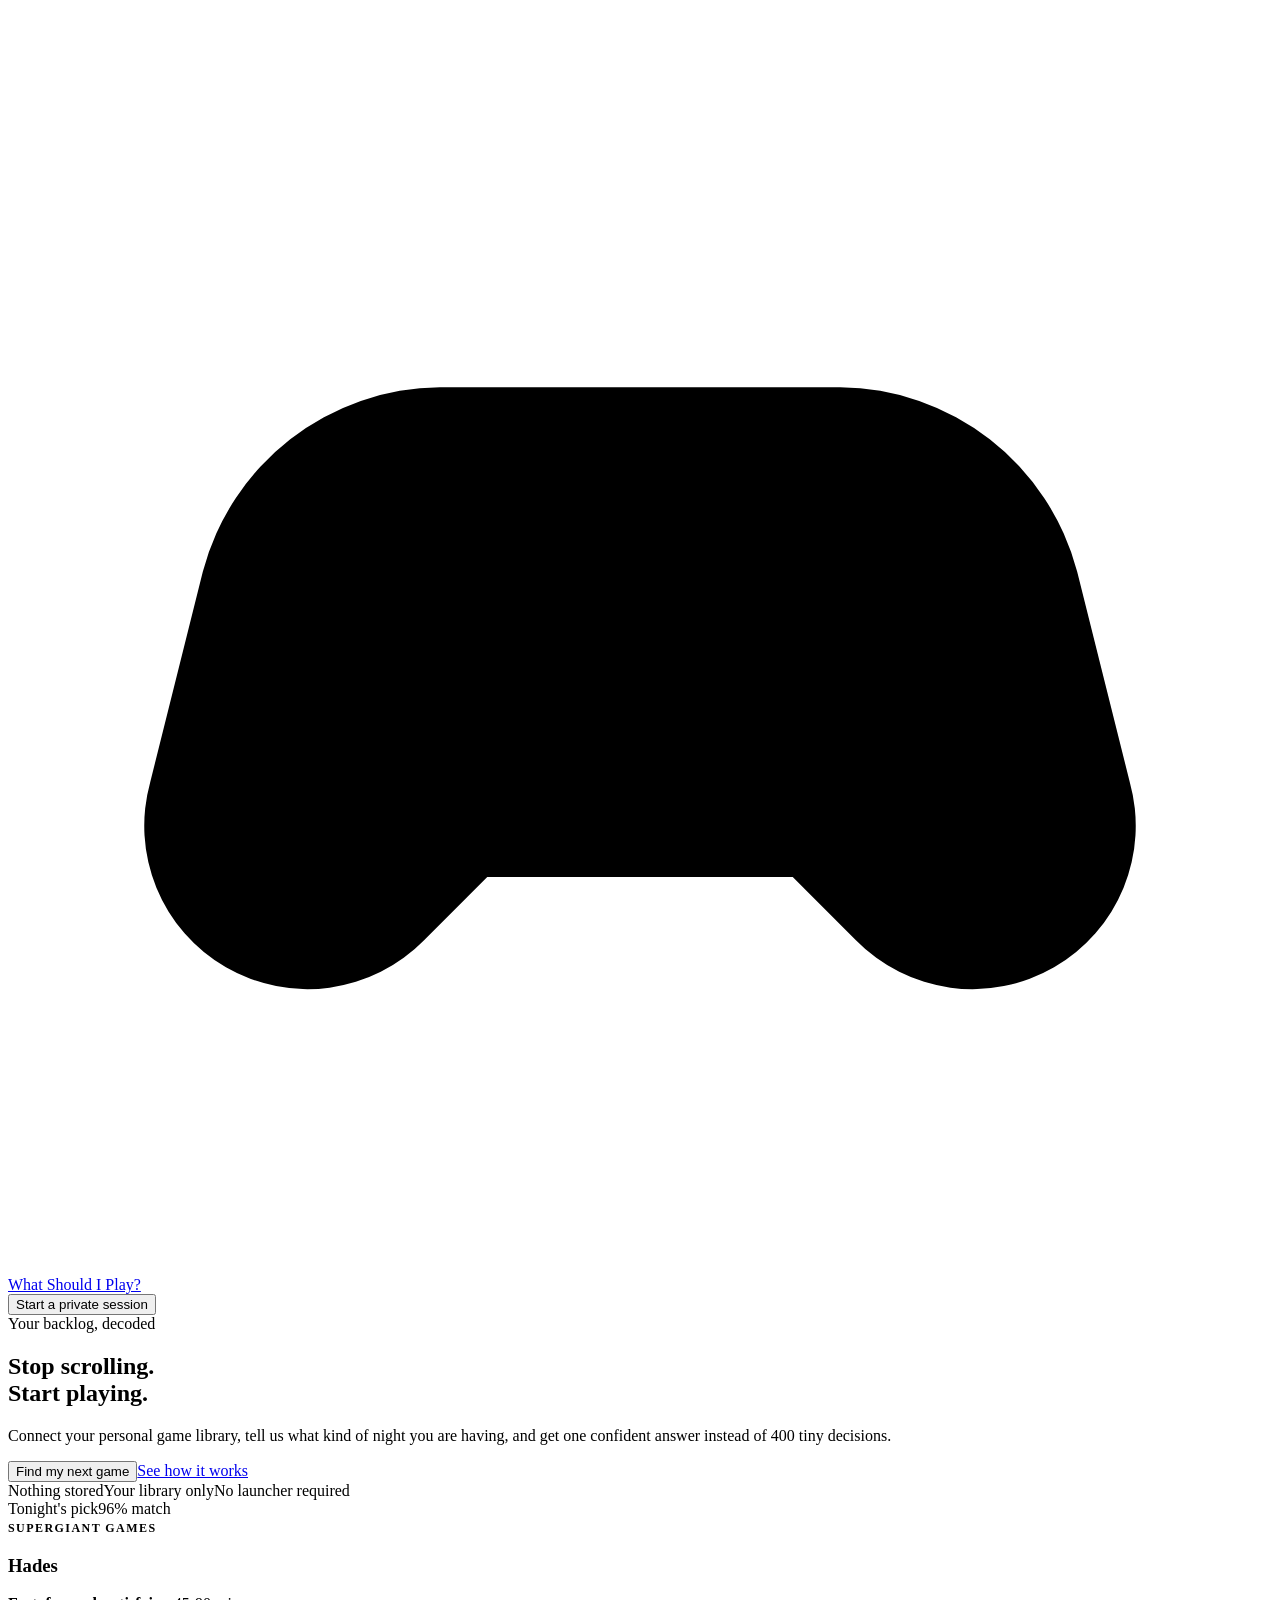
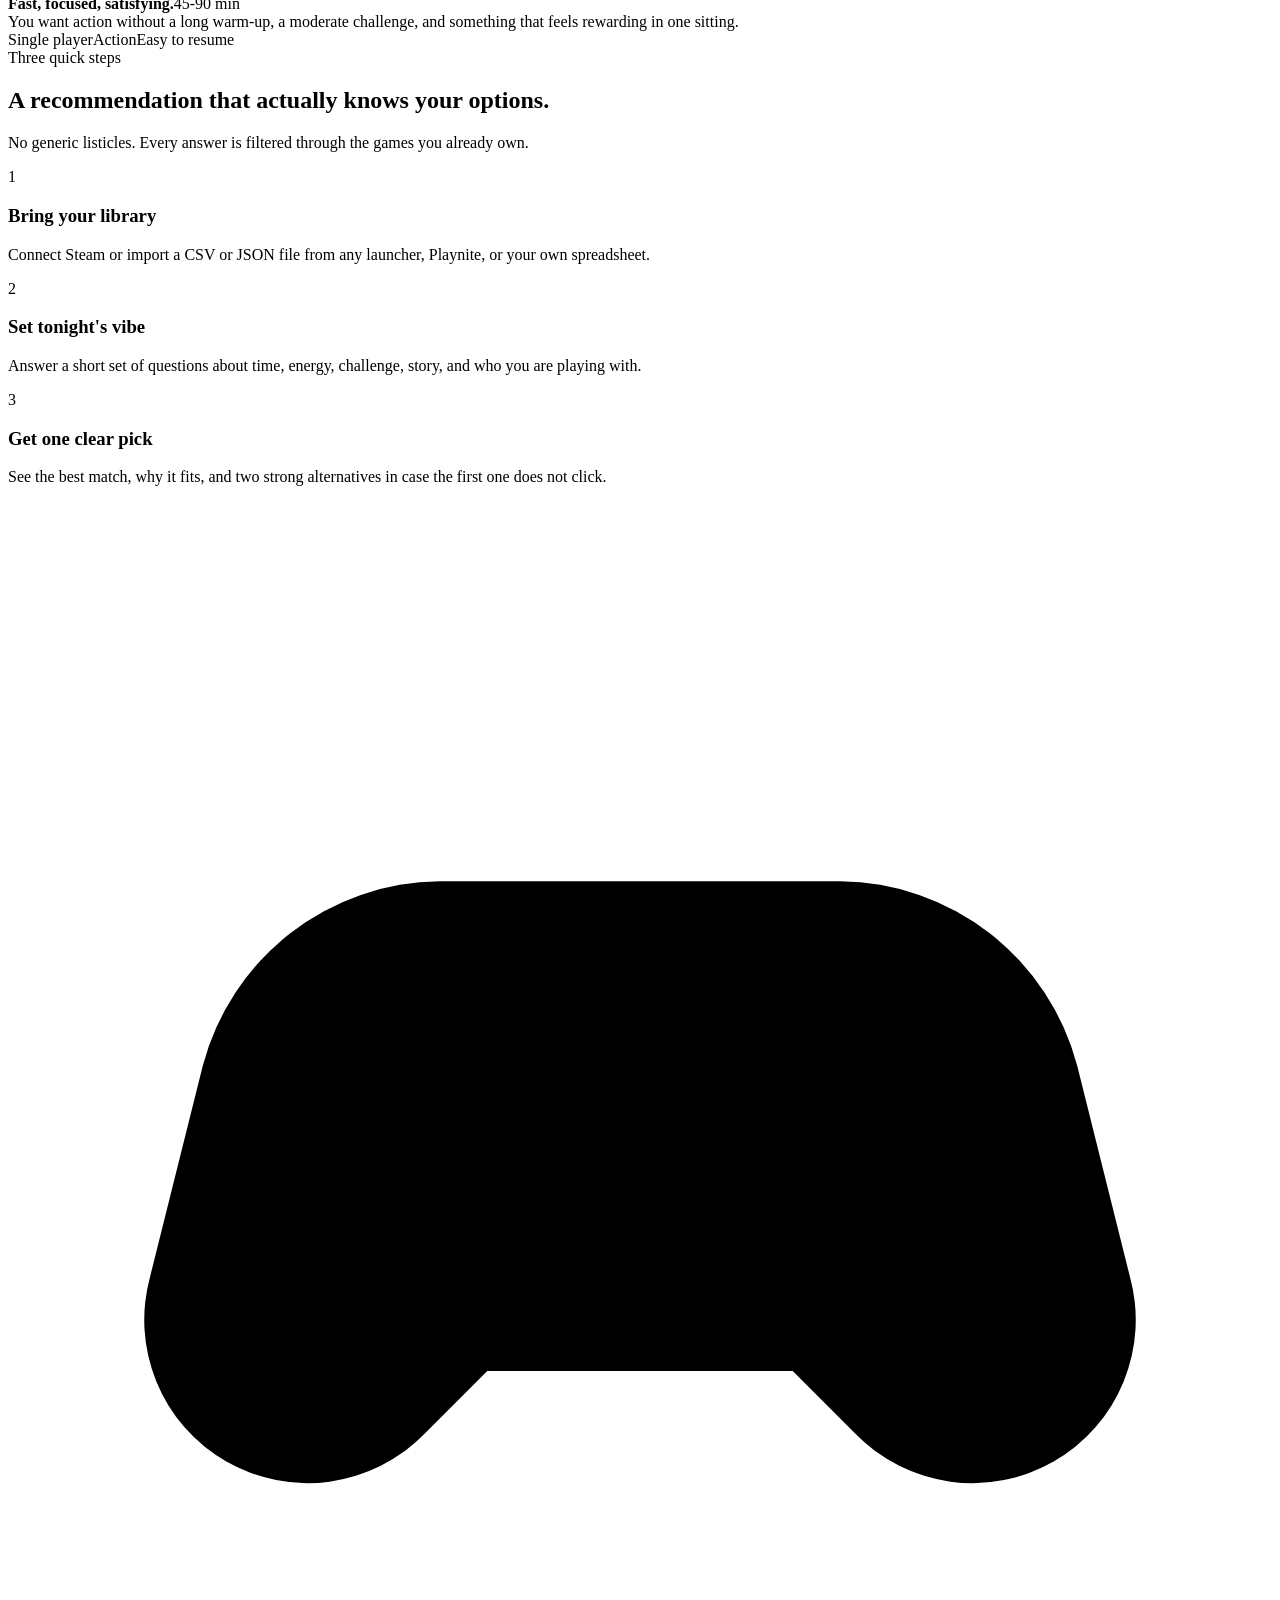
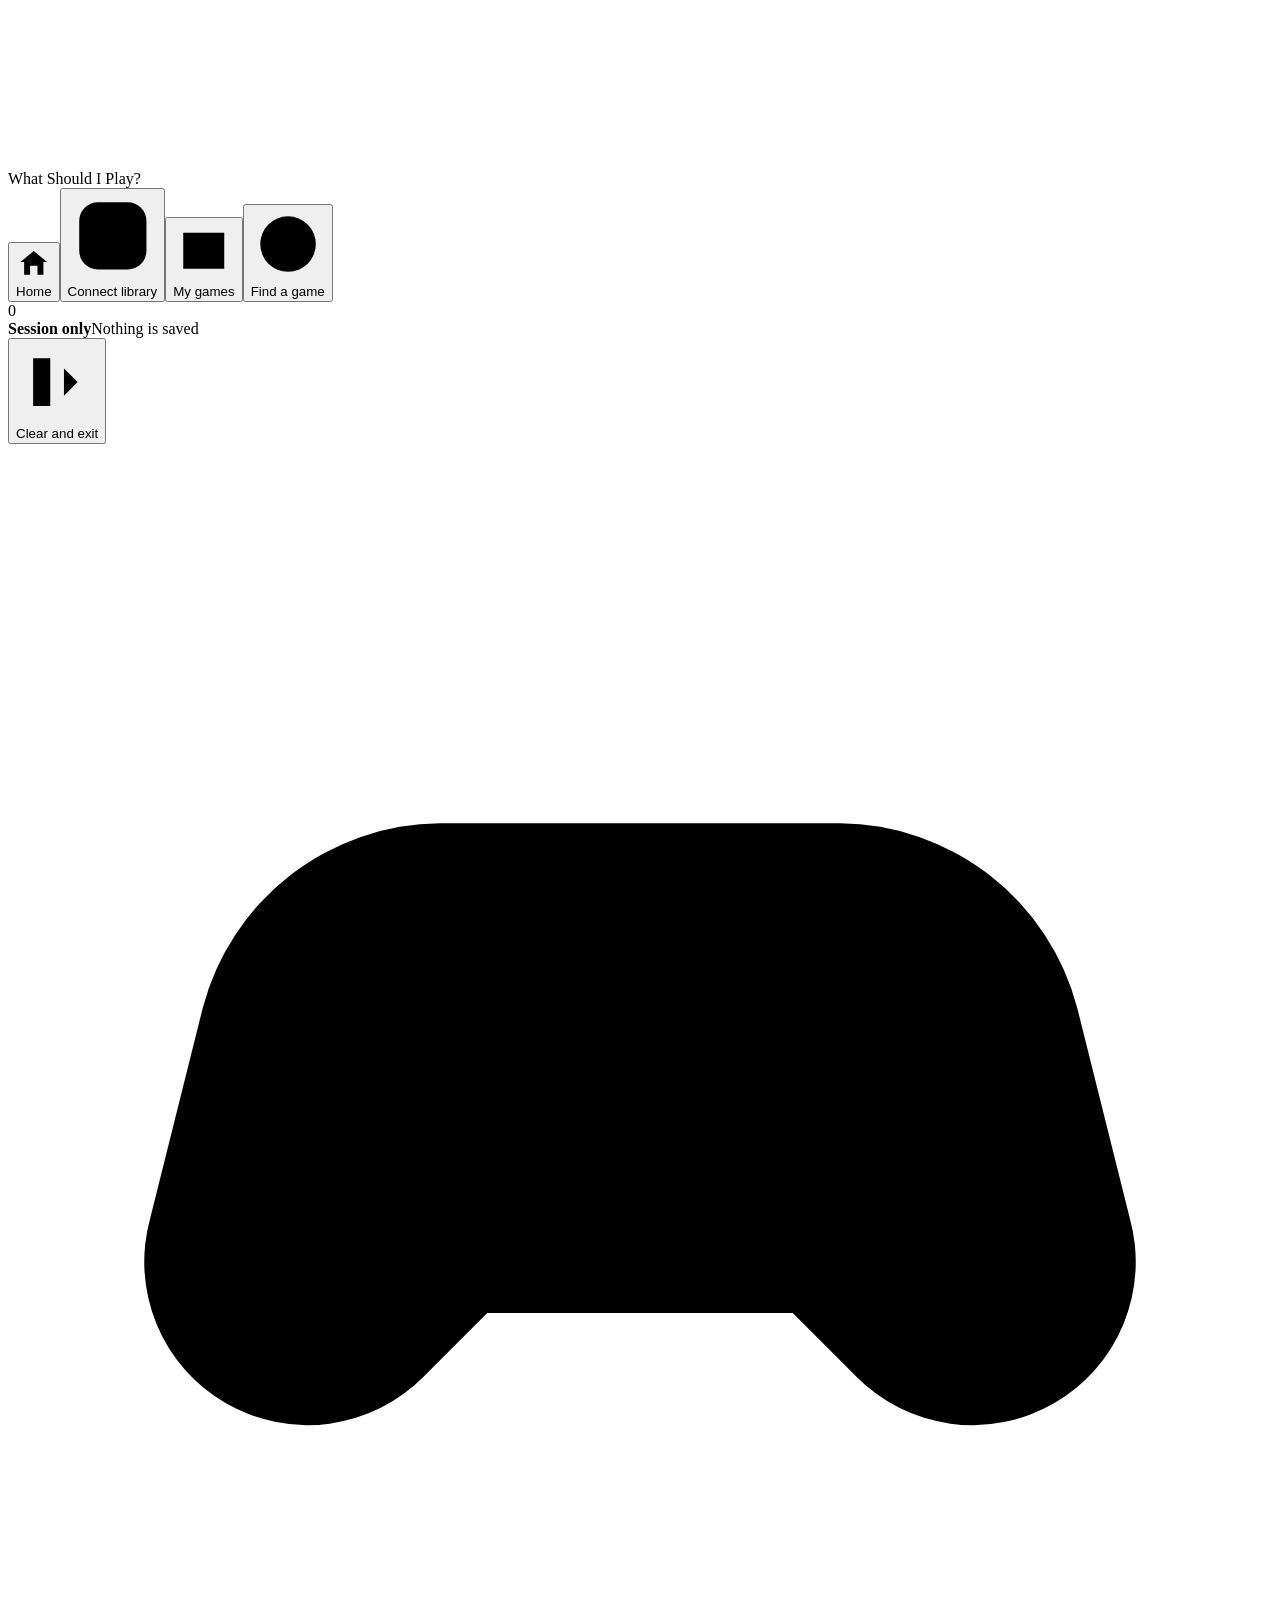
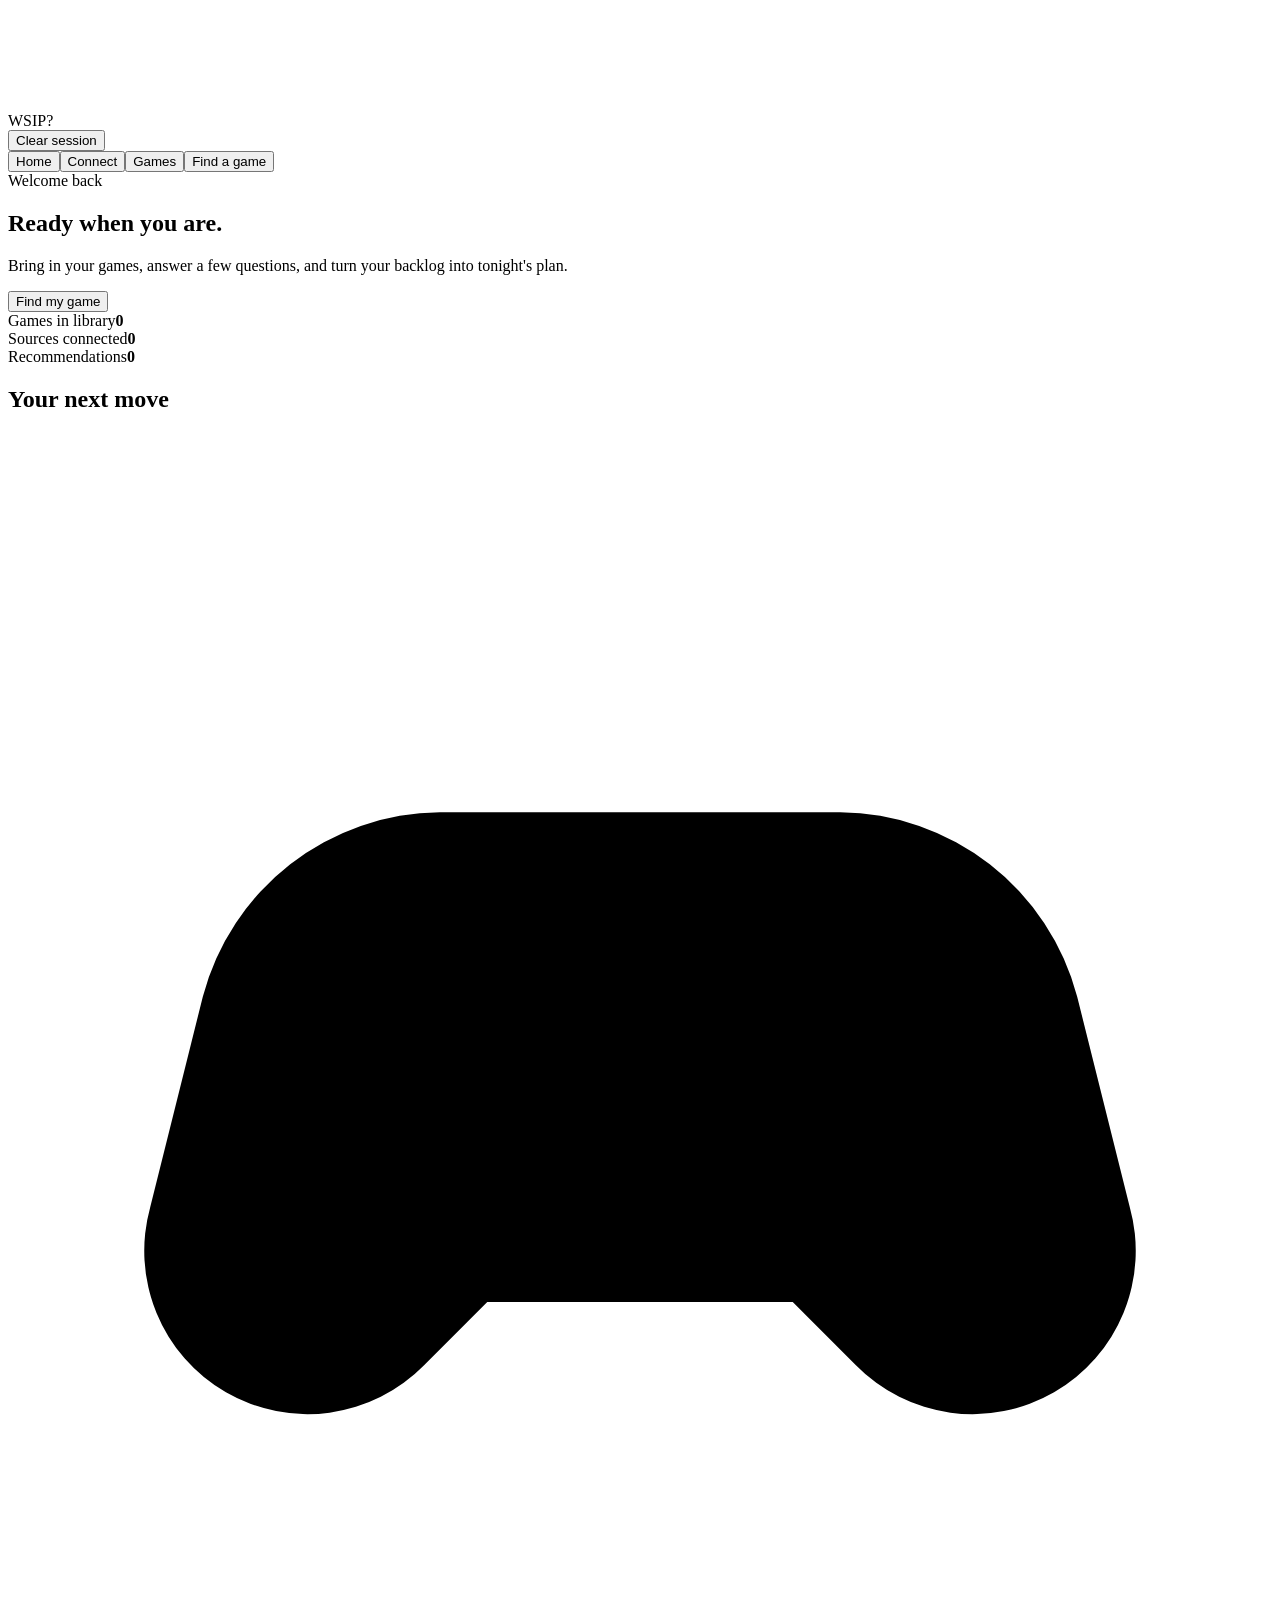
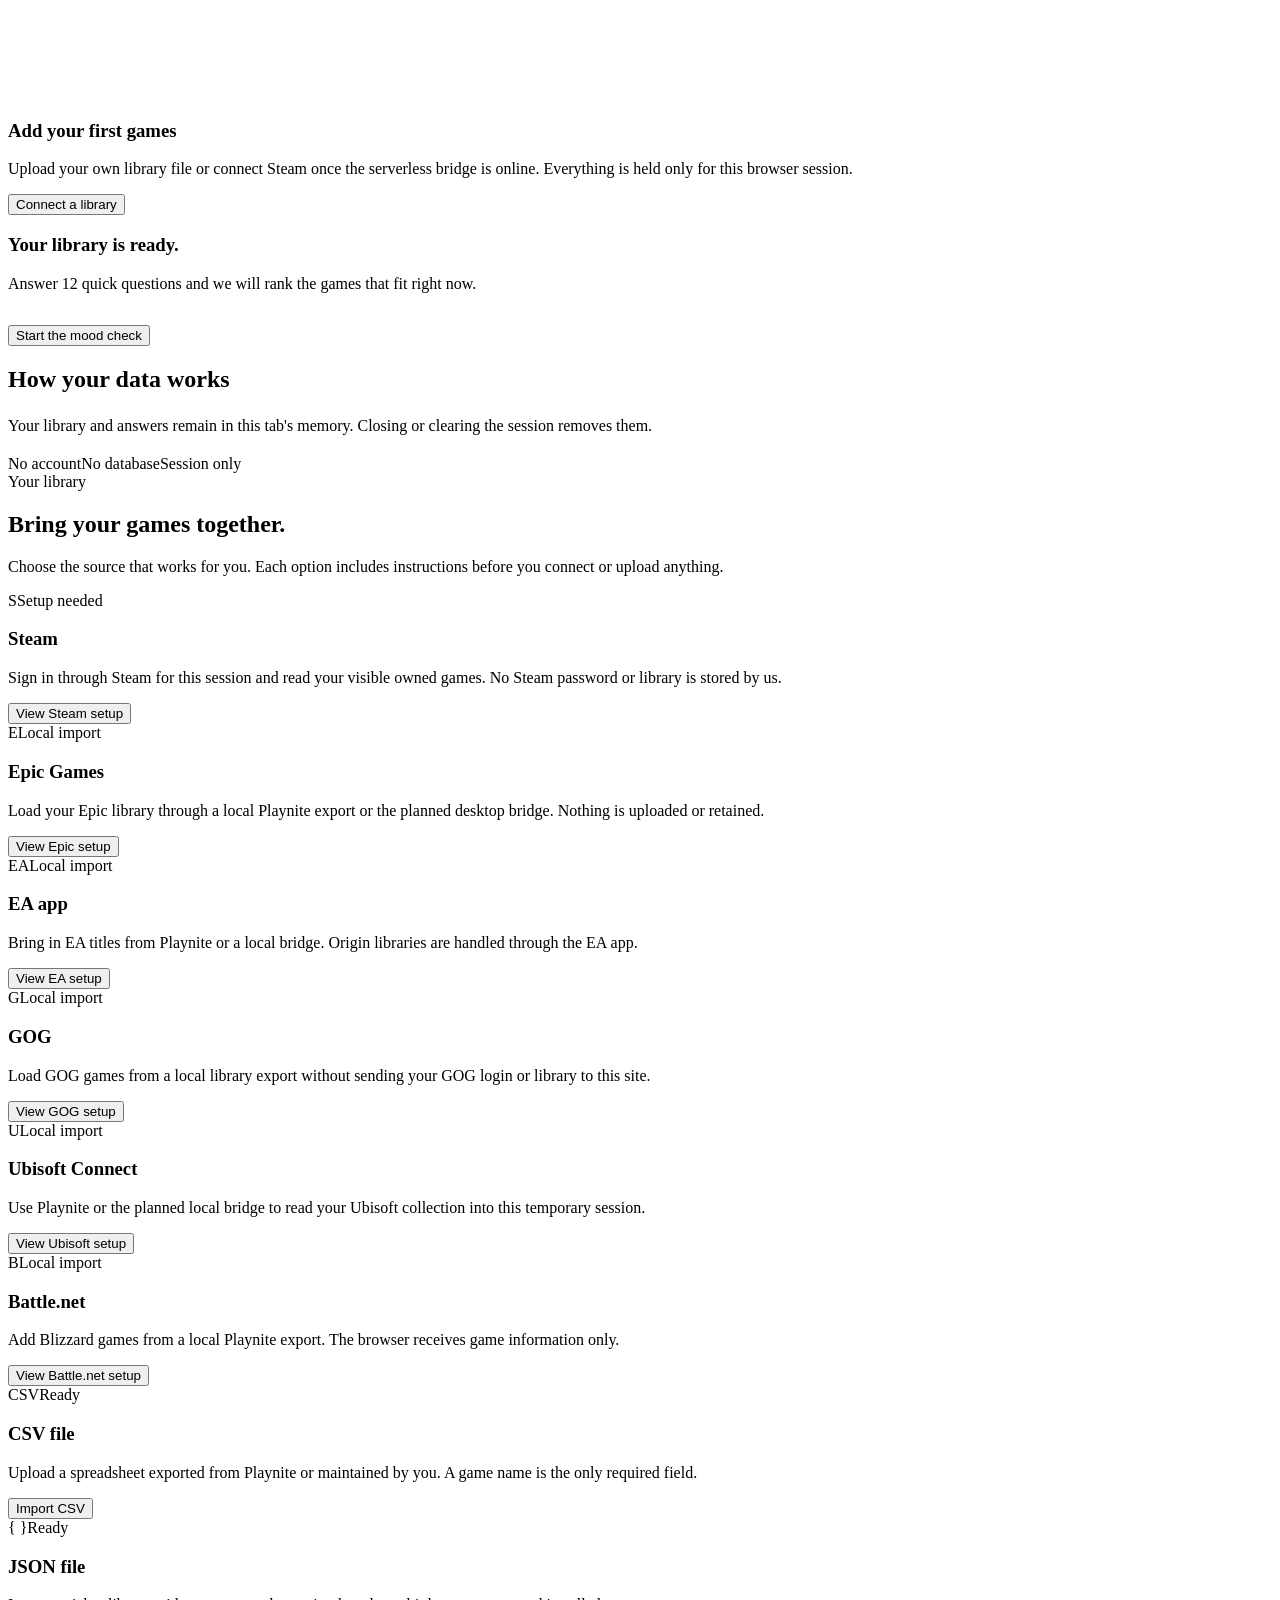
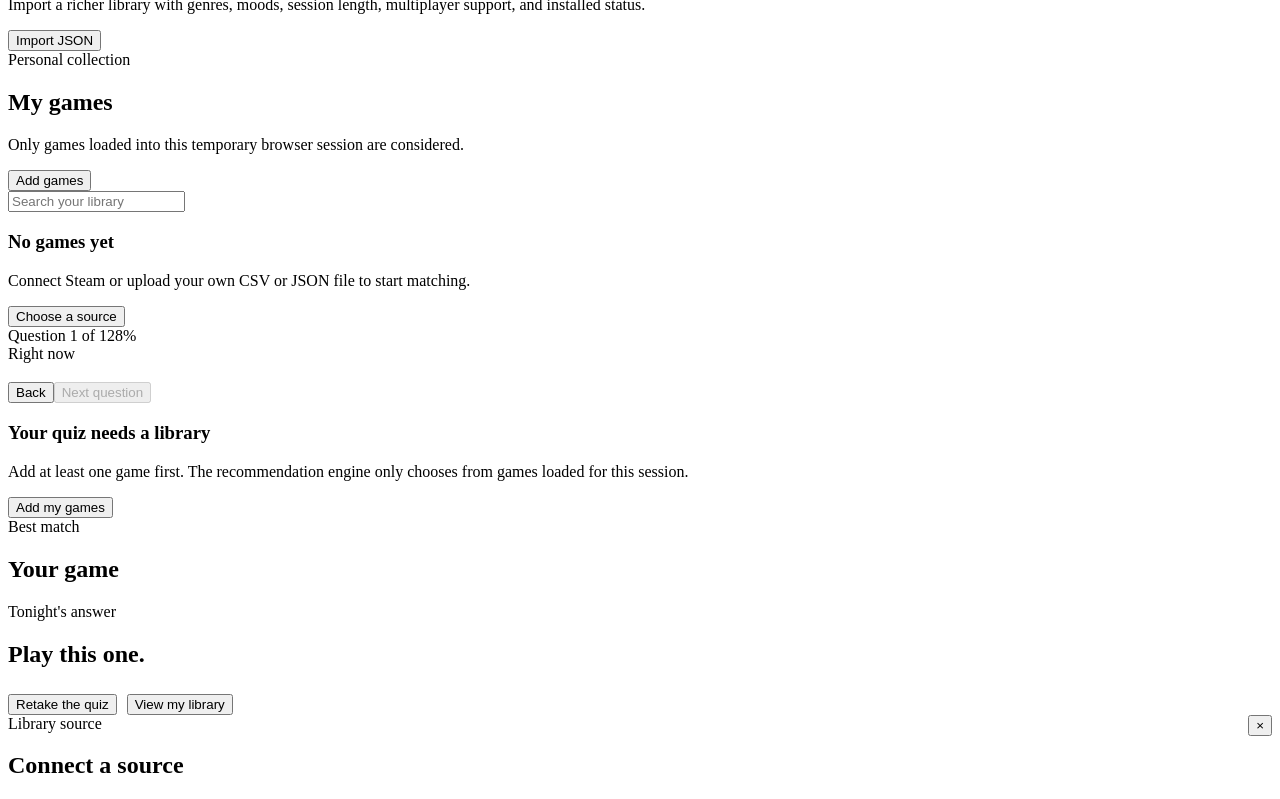
==== index.html @ 6a5d2c99 "Add privacy-first recommendation interface" ====
<!DOCTYPE html>
<html lang="en">
<head>
  <meta charset="UTF-8">
  <meta name="viewport" content="width=device-width, initial-scale=1.0">
  <meta name="description" content="What Should I Play? turns your personal game library and current mood into one confident recommendation.">
  <title>What Should I Play?</title>
  <link rel="stylesheet" href="styles.css">
</head>
<body>
  <div id="landingView">
    <nav class="site-nav">
      <a class="brand" href="#"><span class="brand-mark" aria-hidden="true"><svg viewBox="0 0 24 24"><path d="M8.2 7.2h7.6a4.7 4.7 0 0 1 4.5 3.5l1 4a3.1 3.1 0 0 1-5.2 3l-1.2-1.2H9.1l-1.2 1.2a3.1 3.1 0 0 1-5.2-3l1-4a4.7 4.7 0 0 1 4.5-3.5Z"/><path d="M8 11v4M6 13h4M16.5 11.5h.01M18.5 14h.01"/></svg></span><span>What Should I Play?</span></a>
      <div class="nav-actions"><button class="btn small" data-enter>Start a private session</button></div>
    </nav>
    <main>
      <section class="hero">
        <div class="hero-copy"><span class="eyebrow">Your backlog, decoded</span><h1>Stop scrolling.<br><span>Start playing.</span></h1><p>Connect your personal game library, tell us what kind of night you are having, and get one confident answer instead of 400 tiny decisions.</p><div class="hero-actions"><button class="btn" data-enter>Find my next game</button><a class="btn secondary" href="#howItWorks">See how it works</a></div><div class="trust-row"><span class="trust-item"><span class="trust-dot"></span>Nothing stored</span><span class="trust-item"><span class="trust-dot"></span>Your library only</span><span class="trust-item"><span class="trust-dot"></span>No launcher required</span></div></div>
        <div class="recommendation-card" aria-label="Example recommendation"><div class="card-top"><span class="eyebrow">Tonight's pick</span><span class="live-pill">96% match</span></div><div class="fake-cover"><span style="position:relative;font-size:12px;font-weight:800;letter-spacing:.12em;text-transform:uppercase;">Supergiant Games</span><h3>Hades</h3></div><div class="match-score"><strong>Fast, focused, satisfying.</strong><span>45-90 min</span></div><div class="reason">You want action without a long warm-up, a moderate challenge, and something that feels rewarding in one sitting.</div><div class="tag-row"><span class="tag">Single player</span><span class="tag">Action</span><span class="tag">Easy to resume</span></div></div>
      </section>
      <section class="how" id="howItWorks"><div class="section-heading"><div><span class="eyebrow">Three quick steps</span><h2>A recommendation that actually knows your options.</h2></div><p>No generic listicles. Every answer is filtered through the games you already own.</p></div><div class="steps"><article class="step"><span class="step-number">1</span><h3>Bring your library</h3><p>Connect Steam or import a CSV or JSON file from any launcher, Playnite, or your own spreadsheet.</p></article><article class="step"><span class="step-number">2</span><h3>Set tonight's vibe</h3><p>Answer a short set of questions about time, energy, challenge, story, and who you are playing with.</p></article><article class="step"><span class="step-number">3</span><h3>Get one clear pick</h3><p>See the best match, why it fits, and two strong alternatives in case the first one does not click.</p></article></div></section>
    </main>
  </div>
  <div class="app-shell hidden" id="appView">
    <aside class="sidebar"><div class="brand"><span class="brand-mark" aria-hidden="true"><svg viewBox="0 0 24 24"><path d="M8.2 7.2h7.6a4.7 4.7 0 0 1 4.5 3.5l1 4a3.1 3.1 0 0 1-5.2 3l-1.2-1.2H9.1l-1.2 1.2a3.1 3.1 0 0 1-5.2-3l1-4a4.7 4.7 0 0 1 4.5-3.5Z"/><path d="M8 11v4M6 13h4M16.5 11.5h.01M18.5 14h.01"/></svg></span><span>What Should I Play?</span></div><nav class="side-nav" aria-label="App navigation"><button class="side-link active" data-page="home"><span class="icon"><svg viewBox="0 0 24 24"><path d="M3 11.5 12 4l9 7.5"/><path d="M5.5 10v10h13V10M9.5 20v-6h5v6"/></svg></span>Home</button><button class="side-link" data-page="connect"><span class="icon"><svg viewBox="0 0 24 24"><path d="M8 12h8M12 8v8"/><rect x="3" y="3" width="18" height="18" rx="5"/></svg></span>Connect library</button><button class="side-link" data-page="library"><span class="icon"><svg viewBox="0 0 24 24"><path d="M4 5h16v14H4zM8 5v14M12 9h5M12 13h5"/></svg></span>My games</button><button class="side-link" data-page="quiz"><span class="icon"><svg viewBox="0 0 24 24"><path d="M9.1 9a3 3 0 1 1 4.7 2.5c-1.2.8-1.8 1.3-1.8 2.5M12 18h.01"/><circle cx="12" cy="12" r="9"/></svg></span>Find a game</button></nav><div class="sidebar-bottom"><div class="profile-chip"><span class="avatar">0</span><div><strong>Session only</strong><span>Nothing is saved</span></div></div><button class="side-link" id="clearSessionBtn"><span class="icon"><svg viewBox="0 0 24 24"><path d="M10 5H5v14h5M14 8l4 4-4 4M18 12H9"/></svg></span>Clear and exit</button></div></aside>
    <main class="app-main"><div class="mobile-topbar"><div class="brand"><span class="brand-mark" aria-hidden="true"><svg viewBox="0 0 24 24"><path d="M8.2 7.2h7.6a4.7 4.7 0 0 1 4.5 3.5l1 4a3.1 3.1 0 0 1-5.2 3l-1.2-1.2H9.1l-1.2 1.2a3.1 3.1 0 0 1-5.2-3l1-4a4.7 4.7 0 0 1 4.5-3.5Z"/><path d="M8 11v4M6 13h4M16.5 11.5h.01M18.5 14h.01"/></svg></span><span>WSIP?</span></div><button class="btn secondary small" id="mobileClearSession">Clear session</button></div><nav class="mobile-nav" aria-label="Mobile app navigation"><button class="side-link active" data-page="home">Home</button><button class="side-link" data-page="connect">Connect</button><button class="side-link" data-page="library">Games</button><button class="side-link" data-page="quiz">Find a game</button></nav>
      <section class="page" id="homePage"><div class="page-header"><div><span class="eyebrow">Welcome back</span><h1>Ready when you are.</h1><p>Bring in your games, answer a few questions, and turn your backlog into tonight's plan.</p></div><button class="btn" data-go="quiz">Find my game</button></div><div class="stats-grid"><div class="stat-card"><span>Games in library</span><strong id="gameCount">0</strong></div><div class="stat-card"><span>Sources connected</span><strong id="sourceCount">0</strong></div><div class="stat-card"><span>Recommendations</span><strong id="recommendationCount">0</strong></div></div><div class="dashboard-grid"><div class="panel"><div class="panel-title"><h2>Your next move</h2></div><div class="empty-state" id="homeEmpty"><div class="empty-icon icon"><svg viewBox="0 0 24 24"><path d="M8.2 7.2h7.6a4.7 4.7 0 0 1 4.5 3.5l1 4a3.1 3.1 0 0 1-5.2 3l-1.2-1.2H9.1l-1.2 1.2a3.1 3.1 0 0 1-5.2-3l1-4a4.7 4.7 0 0 1 4.5-3.5Z"/><path d="M8 11v4M6 13h4M16.5 11.5h.01M18.5 14h.01"/></svg></div><h3>Add your first games</h3><p>Upload your own library file or connect Steam once the serverless bridge is online. Everything is held only for this browser session.</p><button class="btn" data-go="connect">Connect a library</button></div><div class="recent-card hidden" id="homeReady"><div class="mini-cover"></div><h3>Your library is ready.</h3><p id="homeReadyCopy">Answer 12 quick questions and we will rank the games that fit right now.</p><button class="btn small" style="margin-top:16px" data-go="quiz">Start the mood check</button></div></div><aside class="panel"><div class="panel-title"><h2>How your data works</h2></div><p class="muted" style="line-height:1.65;margin-top:0">Your library and answers remain in this tab's memory. Closing or clearing the session removes them.</p><div class="tag-row"><span class="tag">No account</span><span class="tag">No database</span><span class="tag">Session only</span></div></aside></div></section>
      <section class="page hidden" id="connectPage"><div class="page-header"><div><span class="eyebrow">Your library</span><h1>Bring your games together.</h1><p>Choose the source that works for you. Each option includes instructions before you connect or upload anything.</p></div></div><div class="source-grid">
        <article class="source-card"><div class="source-head"><span class="source-logo">S</span><span class="status-pill" id="steamStatus">Setup needed</span></div><h3>Steam</h3><p>Sign in through Steam for this session and read your visible owned games. No Steam password or library is stored by us.</p><button class="btn secondary full" data-source="steam">View Steam setup</button></article>
        <article class="source-card"><div class="source-head"><span class="source-logo">E</span><span class="status-pill">Local import</span></div><h3>Epic Games</h3><p>Load your Epic library through a local Playnite export or the planned desktop bridge. Nothing is uploaded or retained.</p><button class="btn secondary full" data-source="epic">View Epic setup</button></article>
        <article class="source-card"><div class="source-head"><span class="source-logo">EA</span><span class="status-pill">Local import</span></div><h3>EA app</h3><p>Bring in EA titles from Playnite or a local bridge. Origin libraries are handled through the EA app.</p><button class="btn secondary full" data-source="ea">View EA setup</button></article>
        <article class="source-card"><div class="source-head"><span class="source-logo">G</span><span class="status-pill">Local import</span></div><h3>GOG</h3><p>Load GOG games from a local library export without sending your GOG login or library to this site.</p><button class="btn secondary full" data-source="gog">View GOG setup</button></article>
        <article class="source-card"><div class="source-head"><span class="source-logo">U</span><span class="status-pill">Local import</span></div><h3>Ubisoft Connect</h3><p>Use Playnite or the planned local bridge to read your Ubisoft collection into this temporary session.</p><button class="btn secondary full" data-source="ubisoft">View Ubisoft setup</button></article>
        <article class="source-card"><div class="source-head"><span class="source-logo">B</span><span class="status-pill">Local import</span></div><h3>Battle.net</h3><p>Add Blizzard games from a local Playnite export. The browser receives game information only.</p><button class="btn secondary full" data-source="battlenet">View Battle.net setup</button></article>
        <article class="source-card"><div class="source-head"><span class="source-logo">CSV</span><span class="status-pill" id="csvStatus">Ready</span></div><h3>CSV file</h3><p>Upload a spreadsheet exported from Playnite or maintained by you. A game name is the only required field.</p><button class="btn secondary full" data-source="csv">Import CSV</button></article>
        <article class="source-card"><div class="source-head"><span class="source-logo">{ }</span><span class="status-pill" id="jsonStatus">Ready</span></div><h3>JSON file</h3><p>Import a richer library with genres, moods, session length, multiplayer support, and installed status.</p><button class="btn secondary full" data-source="json">Import JSON</button></article>
      </div></section>
      <section class="page hidden" id="libraryPage"><div class="page-header"><div><span class="eyebrow">Personal collection</span><h1>My games</h1><p>Only games loaded into this temporary browser session are considered.</p></div><button class="btn" data-go="connect">Add games</button></div><div class="library-toolbar"><input class="search-input" id="librarySearch" type="search" placeholder="Search your library"></div><div class="game-list" id="gameList"></div><div class="empty-state" id="libraryEmpty"><h3>No games yet</h3><p>Connect Steam or upload your own CSV or JSON file to start matching.</p><button class="btn" data-go="connect">Choose a source</button></div></section>
      <section class="page hidden" id="quizPage"><div class="quiz-wrap"><div id="quizContent"><div class="progress-meta"><span id="questionNumber">Question 1 of 12</span><span id="progressPercent">8%</span></div><div class="progress-track"><div class="progress-fill" id="progressFill" style="width:8%"></div></div><div class="question-card"><span class="eyebrow">Right now</span><h2 id="questionTitle"></h2><p id="questionHelp"></p><div class="options" id="questionOptions"></div><div class="quiz-actions"><button class="btn secondary" id="quizBack">Back</button><button class="btn" id="quizNext" disabled>Next question</button></div></div></div><div class="empty-state hidden" id="quizNoGames"><h3>Your quiz needs a library</h3><p>Add at least one game first. The recommendation engine only chooses from games loaded for this session.</p><button class="btn" data-go="connect">Add my games</button></div></div></section>
      <section class="page hidden" id="resultPage"><div class="result-layout"><div class="result-cover" id="resultCover"><span class="score-badge" id="resultScore">Best match</span><h2 id="resultGame">Your game</h2></div><div class="result-copy"><span class="eyebrow">Tonight's answer</span><h1>Play <span id="resultGameInline">this one</span>.</h1><p id="resultReason"></p><ul class="why-list" id="whyList"></ul><div class="tag-row" id="resultTags"></div><div class="alternatives" id="alternatives"></div><div style="display:flex;gap:10px;flex-wrap:wrap;margin-top:26px"><button class="btn" data-go="quiz" id="retakeBtn">Retake the quiz</button><button class="btn secondary" data-go="library">View my library</button></div></div></div></section>
    </main>
  </div>
  <div class="drawer-backdrop hidden" id="sourceDrawer"><aside class="drawer" role="dialog" aria-modal="true" aria-labelledby="drawerTitle"><button class="close-btn" id="closeDrawer" aria-label="Close" style="float:right">&times;</button><span class="eyebrow" id="drawerEyebrow">Library source</span><h2 id="drawerTitle">Connect a source</h2><p id="drawerIntro"></p><div id="drawerContent"></div></aside></div>
  <div class="toast" id="toast" role="status"></div>
  <script src="app.js"></script>
</body>
</html>
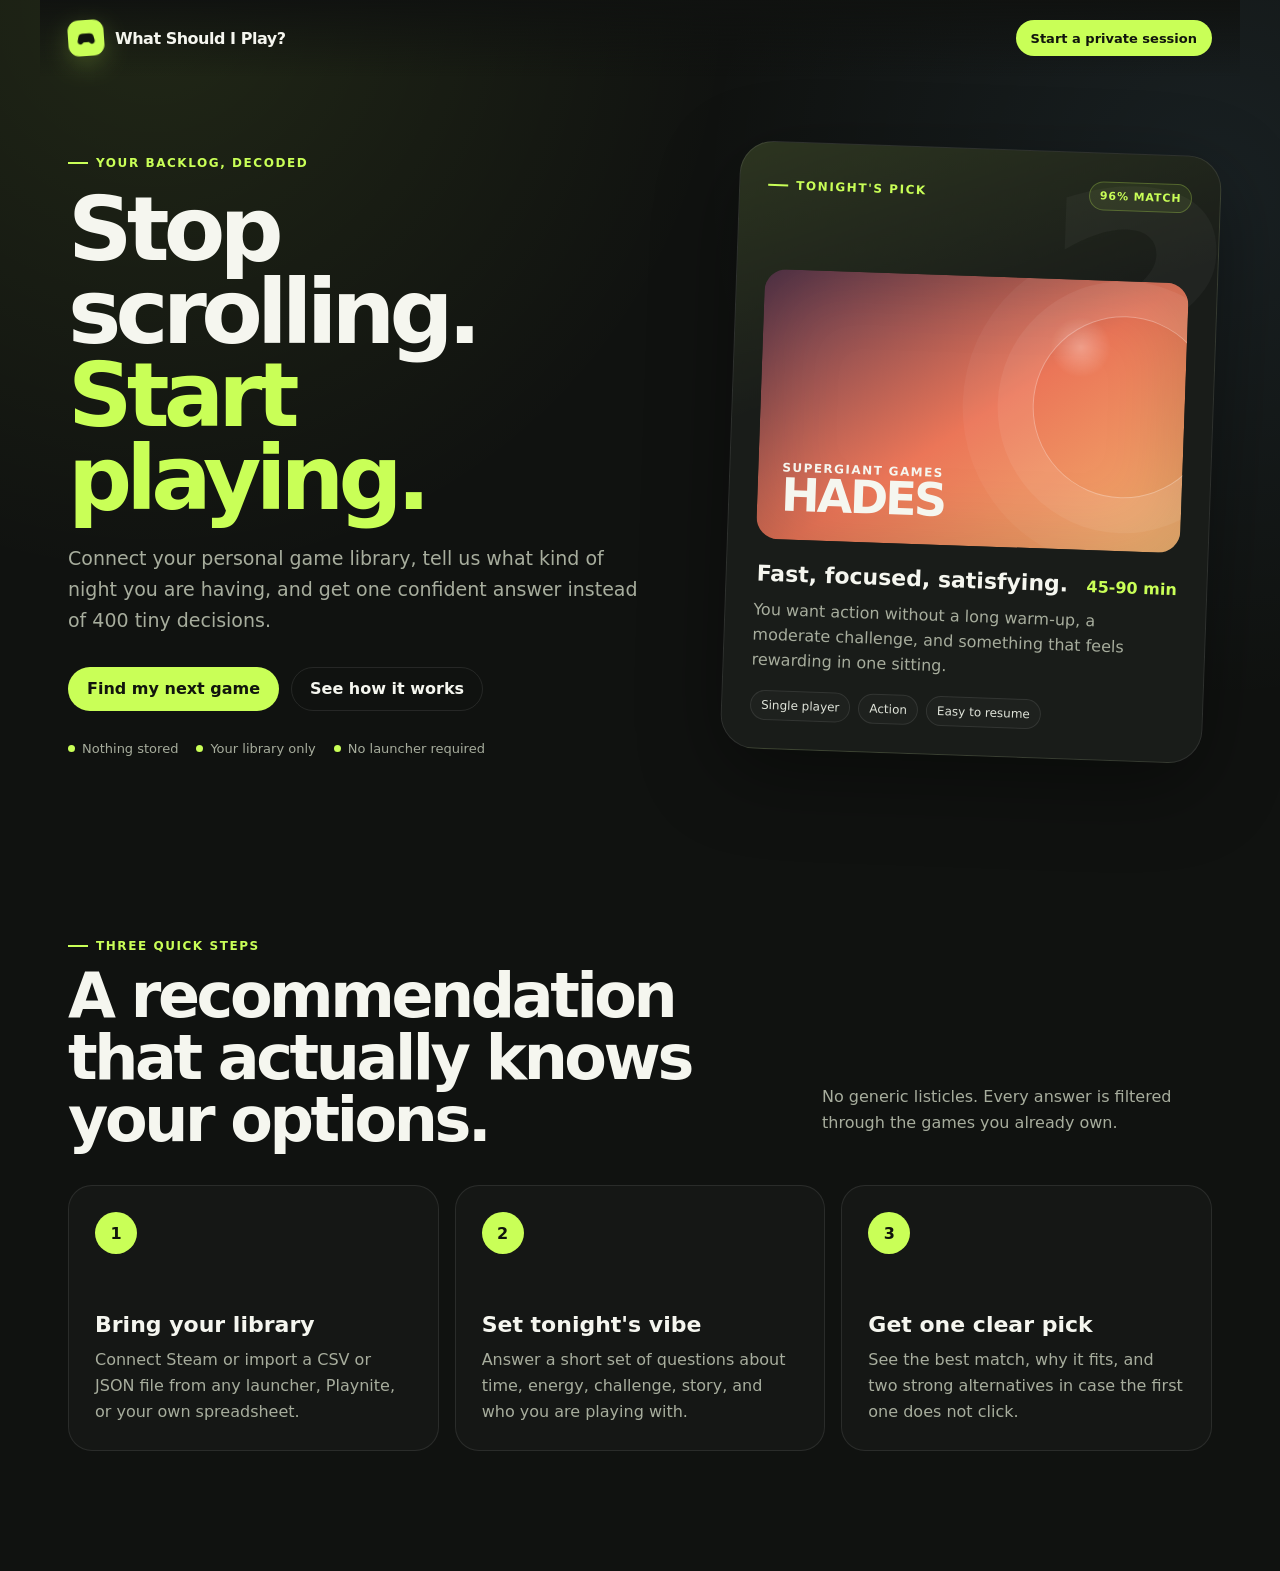
==== commit 6a010e30: "Add first-class Playnite connection" ====
--- a/index.html
+++ b/index.html
@@ -26,6 +26,7 @@
     <main class="app-main"><div class="mobile-topbar"><div class="brand"><span class="brand-mark" aria-hidden="true"><svg viewBox="0 0 24 24"><path d="M8.2 7.2h7.6a4.7 4.7 0 0 1 4.5 3.5l1 4a3.1 3.1 0 0 1-5.2 3l-1.2-1.2H9.1l-1.2 1.2a3.1 3.1 0 0 1-5.2-3l1-4a4.7 4.7 0 0 1 4.5-3.5Z"/><path d="M8 11v4M6 13h4M16.5 11.5h.01M18.5 14h.01"/></svg></span><span>WSIP?</span></div><button class="btn secondary small" id="mobileClearSession">Clear session</button></div><nav class="mobile-nav" aria-label="Mobile app navigation"><button class="side-link active" data-page="home">Home</button><button class="side-link" data-page="connect">Connect</button><button class="side-link" data-page="library">Games</button><button class="side-link" data-page="quiz">Find a game</button></nav>
       <section class="page" id="homePage"><div class="page-header"><div><span class="eyebrow">Welcome back</span><h1>Ready when you are.</h1><p>Bring in your games, answer a few questions, and turn your backlog into tonight's plan.</p></div><button class="btn" data-go="quiz">Find my game</button></div><div class="stats-grid"><div class="stat-card"><span>Games in library</span><strong id="gameCount">0</strong></div><div class="stat-card"><span>Sources connected</span><strong id="sourceCount">0</strong></div><div class="stat-card"><span>Recommendations</span><strong id="recommendationCount">0</strong></div></div><div class="dashboard-grid"><div class="panel"><div class="panel-title"><h2>Your next move</h2></div><div class="empty-state" id="homeEmpty"><div class="empty-icon icon"><svg viewBox="0 0 24 24"><path d="M8.2 7.2h7.6a4.7 4.7 0 0 1 4.5 3.5l1 4a3.1 3.1 0 0 1-5.2 3l-1.2-1.2H9.1l-1.2 1.2a3.1 3.1 0 0 1-5.2-3l1-4a4.7 4.7 0 0 1 4.5-3.5Z"/><path d="M8 11v4M6 13h4M16.5 11.5h.01M18.5 14h.01"/></svg></div><h3>Add your first games</h3><p>Upload your own library file or connect Steam once the serverless bridge is online. Everything is held only for this browser session.</p><button class="btn" data-go="connect">Connect a library</button></div><div class="recent-card hidden" id="homeReady"><div class="mini-cover"></div><h3>Your library is ready.</h3><p id="homeReadyCopy">Answer 12 quick questions and we will rank the games that fit right now.</p><button class="btn small" style="margin-top:16px" data-go="quiz">Start the mood check</button></div></div><aside class="panel"><div class="panel-title"><h2>How your data works</h2></div><p class="muted" style="line-height:1.65;margin-top:0">Your library and answers remain in this tab's memory. Closing or clearing the session removes them.</p><div class="tag-row"><span class="tag">No account</span><span class="tag">No database</span><span class="tag">Session only</span></div></aside></div></section>
       <section class="page hidden" id="connectPage"><div class="page-header"><div><span class="eyebrow">Your library</span><h1>Bring your games together.</h1><p>Choose the source that works for you. Each option includes instructions before you connect or upload anything.</p></div></div><div class="source-grid">
+        <article class="source-card"><div class="source-head"><span class="source-logo">P</span><span class="status-pill">Recommended</span></div><h3>Playnite</h3><p>Sign into your launchers through Playnite, export the unified library, and load every title into this session at once.</p><button class="btn secondary full" data-source="playnite">Connect with Playnite</button></article>
         <article class="source-card"><div class="source-head"><span class="source-logo">S</span><span class="status-pill" id="steamStatus">Setup needed</span></div><h3>Steam</h3><p>Sign in through Steam for this session and read your visible owned games. No Steam password or library is stored by us.</p><button class="btn secondary full" data-source="steam">View Steam setup</button></article>
         <article class="source-card"><div class="source-head"><span class="source-logo">E</span><span class="status-pill">Local import</span></div><h3>Epic Games</h3><p>Load your Epic library through a local Playnite export or the planned desktop bridge. Nothing is uploaded or retained.</p><button class="btn secondary full" data-source="epic">View Epic setup</button></article>
         <article class="source-card"><div class="source-head"><span class="source-logo">EA</span><span class="status-pill">Local import</span></div><h3>EA app</h3><p>Bring in EA titles from Playnite or a local bridge. Origin libraries are handled through the EA app.</p><button class="btn secondary full" data-source="ea">View EA setup</button></article>
--- a/styles.css
+++ b/styles.css
@@ -0,0 +1 @@
+:root{--ink:#f5f6ef;--muted:#a7ad9d;--dim:#72796d;--panel:rgba(25,28,25,.88);--panel-solid:#191c19;--panel-2:#202420;--line:rgba(255,255,255,.09);--lime:#c9ff57;--lime-dark:#19210a;--peach:#ff9e7a;--blue:#83c9ff;--danger:#ff7d7d;--shadow:0 24px 80px rgba(0,0,0,.38);--radius:24px;--radius-sm:14px}*{box-sizing:border-box}html{scroll-behavior:smooth}body{margin:0;min-height:100vh;color:var(--ink);background:radial-gradient(circle at 12% 0%,rgba(201,255,87,.09),transparent 30%),radial-gradient(circle at 95% 12%,rgba(131,201,255,.08),transparent 28%),#101210;font-family:Inter,ui-sans-serif,system-ui,-apple-system,BlinkMacSystemFont,"Segoe UI",sans-serif}button,input,select{font:inherit}button{color:inherit}a{color:inherit;text-decoration:none}.hidden{display:none!important}.muted{color:var(--muted)}.eyebrow{display:inline-flex;align-items:center;gap:8px;color:var(--lime);font-size:12px;font-weight:800;letter-spacing:.13em;text-transform:uppercase}.eyebrow:before{content:"";width:20px;height:2px;background:currentColor}.btn{display:inline-flex;align-items:center;justify-content:center;gap:9px;min-height:44px;padding:0 18px;border:1px solid transparent;border-radius:999px;background:var(--lime);color:#11150d;font-weight:800;cursor:pointer;transition:transform 160ms ease,border-color 160ms ease,background 160ms ease}.btn:hover{transform:translateY(-2px)}.btn.secondary{background:transparent;color:var(--ink);border-color:var(--line)}.btn.secondary:hover{border-color:rgba(201,255,87,.55)}.btn.small{min-height:36px;padding:0 14px;font-size:13px}.btn.full{width:100%}.btn:disabled{opacity:.45;cursor:not-allowed;transform:none}.icon{width:18px;height:18px;display:inline-flex;align-items:center;justify-content:center;flex:0 0 auto}.icon svg{width:100%;height:100%;stroke:currentColor;fill:none;stroke-width:1.8}.site-nav{position:sticky;top:0;z-index:20;display:flex;align-items:center;justify-content:space-between;max-width:1200px;margin:0 auto;padding:20px 28px;background:linear-gradient(to bottom,rgba(16,18,16,.96),rgba(16,18,16,0))}.brand{display:flex;align-items:center;gap:11px;font-weight:850;letter-spacing:-.03em}.brand-mark{display:grid;place-items:center;width:36px;height:36px;border-radius:11px;color:#11150d;background:var(--lime);transform:rotate(-4deg);box-shadow:0 8px 24px rgba(201,255,87,.22)}.brand-mark svg{width:22px;height:22px;fill:currentColor}.nav-actions{display:flex;gap:10px}.hero{min-height:720px;display:grid;grid-template-columns:1.1fr .9fr;align-items:center;gap:72px;max-width:1200px;margin:0 auto;padding:72px 28px 96px}.hero h1{max-width:720px;margin:18px 0 22px;font-size:clamp(54px,7vw,92px);line-height:.93;letter-spacing:-.065em}.hero h1 span{color:var(--lime)}.hero-copy>p{max-width:610px;margin:0 0 30px;color:var(--muted);font-size:19px;line-height:1.65}.hero-actions{display:flex;flex-wrap:wrap;gap:12px}.trust-row{display:flex;flex-wrap:wrap;gap:18px;margin-top:30px;color:var(--muted);font-size:13px}.trust-item{display:flex;align-items:center;gap:7px}.trust-dot{width:7px;height:7px;border-radius:50%;background:var(--lime)}.recommendation-card{position:relative;overflow:hidden;min-height:560px;padding:28px;border:1px solid var(--line);border-radius:34px;background:linear-gradient(160deg,rgba(201,255,87,.11),transparent 36%),var(--panel-solid);box-shadow:var(--shadow);transform:rotate(2deg)}.recommendation-card:after{content:"?";position:absolute;right:-20px;top:30px;color:rgba(255,255,255,.035);font-size:340px;font-weight:900;line-height:.8}.card-top{position:relative;z-index:1;display:flex;justify-content:space-between}.live-pill{padding:7px 10px;border:1px solid rgba(201,255,87,.25);border-radius:999px;color:var(--lime);background:rgba(201,255,87,.07);font-size:11px;font-weight:800;letter-spacing:.08em;text-transform:uppercase}.fake-cover{position:relative;z-index:1;display:flex;flex-direction:column;justify-content:flex-end;min-height:270px;margin-top:70px;padding:24px;overflow:hidden;border-radius:22px;background:radial-gradient(circle at 75% 25%,rgba(255,255,255,.3),transparent 8%),linear-gradient(145deg,#56364c,#eb7658 52%,#f3b36d);box-shadow:inset 0 0 80px rgba(0,0,0,.18)}.fake-cover:before{content:"";position:absolute;width:180px;height:180px;right:-30px;top:35px;border:1px solid rgba(255,255,255,.32);border-radius:50%;box-shadow:0 0 0 35px rgba(255,255,255,.06),0 0 0 70px rgba(255,255,255,.04)}.fake-cover h3{position:relative;margin:0;font-size:46px;line-height:.9;letter-spacing:-.06em;text-transform:uppercase}.match-score{display:flex;align-items:baseline;justify-content:space-between;margin:22px 2px 12px}.match-score strong{font-size:22px}.match-score span{color:var(--lime);font-weight:800}.reason{color:var(--muted);line-height:1.55}.tag-row{display:flex;flex-wrap:wrap;gap:8px;margin-top:18px}.tag{padding:7px 10px;border:1px solid var(--line);border-radius:999px;color:#dfe3d9;font-size:12px;background:rgba(255,255,255,.025)}.how{max-width:1200px;margin:0 auto;padding:80px 28px 120px}.section-heading{display:flex;align-items:end;justify-content:space-between;gap:30px;margin-bottom:34px}.section-heading h2{max-width:650px;margin:12px 0 0;font-size:clamp(38px,5vw,62px);letter-spacing:-.055em;line-height:1}.section-heading p{max-width:390px;color:var(--muted);line-height:1.6}.steps{display:grid;grid-template-columns:repeat(3,1fr);gap:16px}.step{min-height:260px;padding:26px;border:1px solid var(--line);border-radius:var(--radius);background:rgba(255,255,255,.025)}.step-number{display:grid;place-items:center;width:42px;height:42px;margin-bottom:58px;border-radius:50%;color:#11150d;background:var(--lime);font-weight:900}.step h3{margin:0 0 10px;font-size:22px}.step p{margin:0;color:var(--muted);line-height:1.6}.close-btn{width:36px;height:36px;border:1px solid var(--line);border-radius:50%;background:transparent;color:var(--muted);cursor:pointer}.app-shell{min-height:100vh;display:grid;grid-template-columns:250px 1fr}.sidebar{position:sticky;top:0;height:100vh;display:flex;flex-direction:column;padding:24px 18px;border-right:1px solid var(--line);background:#141714}.sidebar .brand{padding:0 8px 30px}.side-nav{display:grid;gap:5px}.side-link{display:flex;align-items:center;gap:12px;width:100%;padding:12px 13px;border:0;border-radius:12px;color:var(--muted);background:transparent;text-align:left;cursor:pointer}.side-link:hover,.side-link.active{color:var(--ink);background:rgba(255,255,255,.055)}.side-link.active .icon{color:var(--lime)}.sidebar-bottom{margin-top:auto;padding-top:18px;border-top:1px solid var(--line)}.profile-chip{display:flex;align-items:center;gap:11px;padding:10px 8px}.avatar{display:grid;place-items:center;width:36px;height:36px;border-radius:50%;color:#11150d;background:var(--peach);font-weight:900}.profile-chip strong,.profile-chip span{display:block}.profile-chip strong{max-width:135px;overflow:hidden;font-size:13px;text-overflow:ellipsis;white-space:nowrap}.profile-chip span{margin-top:2px;color:var(--dim);font-size:11px}.app-main{min-width:0;padding:34px clamp(22px,5vw,70px) 70px}.mobile-topbar{display:none}.mobile-nav{display:none}.page{max-width:1140px;margin:0 auto}.page-header{display:flex;align-items:end;justify-content:space-between;gap:24px;margin-bottom:32px}.page-header h1{margin:8px 0 0;font-size:clamp(38px,5vw,58px);letter-spacing:-.055em;line-height:1}.page-header p{max-width:570px;margin:10px 0 0;color:var(--muted);line-height:1.6}.stats-grid{display:grid;grid-template-columns:repeat(3,1fr);gap:14px;margin-bottom:18px}.stat-card{padding:21px;border:1px solid var(--line);border-radius:18px;background:var(--panel)}.stat-card span{color:var(--muted);font-size:12px;font-weight:750;text-transform:uppercase;letter-spacing:.08em}.stat-card strong{display:block;margin-top:10px;font-size:34px;letter-spacing:-.04em}.dashboard-grid{display:grid;grid-template-columns:1.25fr .75fr;gap:18px}.panel{padding:24px;border:1px solid var(--line);border-radius:var(--radius);background:var(--panel)}.panel-title{display:flex;align-items:center;justify-content:space-between;gap:16px;margin-bottom:20px}.panel-title h2{margin:0;font-size:21px;letter-spacing:-.025em}.empty-state{padding:48px 24px;border:1px dashed rgba(255,255,255,.14);border-radius:18px;text-align:center}.empty-state h3{margin:14px 0 8px}.empty-state p{max-width:430px;margin:0 auto 20px;color:var(--muted);line-height:1.55}.empty-icon{display:grid;place-items:center;width:54px;height:54px;margin:0 auto;border-radius:16px;color:var(--lime);background:rgba(201,255,87,.08)}.recent-card{padding:18px;border-radius:18px;background:linear-gradient(140deg,rgba(255,158,122,.16),rgba(255,255,255,.025))}.recent-card .mini-cover{height:120px;margin-bottom:15px;border-radius:12px;background:linear-gradient(145deg,#56364c,#eb7658 52%,#f3b36d)}.recent-card h3{margin:0 0 7px}.recent-card p{margin:0;color:var(--muted);font-size:13px;line-height:1.5}.source-grid{display:grid;grid-template-columns:repeat(2,1fr);gap:16px}.source-card{display:flex;flex-direction:column;min-height:280px;padding:22px;border:1px solid var(--line);border-radius:22px;background:rgba(255,255,255,.025)}.source-head{display:flex;align-items:center;justify-content:space-between;gap:12px}.source-logo{display:grid;place-items:center;width:44px;height:44px;border-radius:13px;color:#11150d;background:var(--blue);font-size:18px;font-weight:900}.source-card:nth-child(2) .source-logo{background:var(--peach)}.source-card:nth-child(3) .source-logo{background:var(--lime)}.source-card:nth-child(4) .source-logo{background:#d4b7ff}.source-card h3{margin:20px 0 8px;font-size:22px}.source-card p{margin:0 0 18px;color:var(--muted);font-size:14px;line-height:1.55}.source-card .btn{margin-top:auto}.status-pill{padding:5px 8px;border-radius:999px;color:var(--muted);background:rgba(255,255,255,.055);font-size:10px;font-weight:850;letter-spacing:.06em;text-transform:uppercase}.status-pill.connected{color:var(--lime);background:rgba(201,255,87,.08)}.drawer-backdrop{position:fixed;inset:0;z-index:40;background:rgba(3,5,3,.66);backdrop-filter:blur(8px)}.drawer{position:absolute;top:0;right:0;width:min(560px,100%);height:100%;overflow-y:auto;padding:32px;border-left:1px solid var(--line);background:#191c19;box-shadow:-24px 0 80px rgba(0,0,0,.38)}.drawer h2{margin:10px 0;font-size:34px;letter-spacing:-.04em}.drawer>p{color:var(--muted);line-height:1.6}.instruction-list{display:grid;gap:12px;margin:24px 0}.instruction{display:grid;grid-template-columns:30px 1fr;gap:12px;padding:14px;border:1px solid var(--line);border-radius:14px;background:rgba(255,255,255,.025)}.instruction-num{display:grid;place-items:center;width:28px;height:28px;border-radius:50%;color:#11150d;background:var(--lime);font-size:12px;font-weight:900}.instruction strong{display:block;margin-bottom:4px;font-size:14px}.instruction span{color:var(--muted);font-size:13px;line-height:1.5}.upload-zone{display:grid;place-items:center;min-height:170px;padding:24px;border:1px dashed rgba(201,255,87,.32);border-radius:18px;background:rgba(201,255,87,.035);text-align:center;cursor:pointer}.upload-zone input{display:none}.upload-zone strong{display:block;margin:12px 0 5px}.upload-zone span{color:var(--muted);font-size:12px}.format-box{margin-top:16px;padding:15px;border-radius:14px;background:#101310;color:#bdc5b7;font:12px/1.65 ui-monospace,SFMono-Regular,Consolas,monospace;overflow-x:auto;white-space:pre}.privacy-box{margin-top:18px;padding:14px;border-left:3px solid var(--blue);color:#bfd8eb;background:rgba(131,201,255,.055);font-size:12px;line-height:1.55}.library-toolbar{display:flex;gap:10px;margin-bottom:18px}.search-input{flex:1;min-height:44px;padding:0 15px;border:1px solid var(--line);border-radius:999px;outline:none;color:var(--ink);background:#171a17}.game-list{display:grid;gap:9px}.game-row{display:grid;grid-template-columns:42px minmax(0,1fr) 110px 100px 34px;align-items:center;gap:14px;padding:12px;border:1px solid var(--line);border-radius:15px;background:rgba(255,255,255,.022)}.game-art{display:grid;place-items:center;width:42px;height:42px;border-radius:11px;color:#11150d;background:var(--peach);font-weight:900}.game-row strong{overflow:hidden;text-overflow:ellipsis;white-space:nowrap}.game-row small{display:block;margin-top:3px;color:var(--dim)}.game-row .source-label,.game-row .install-label{color:var(--muted);font-size:12px}.remove-game{width:32px;height:32px;border:0;border-radius:50%;color:var(--dim);background:transparent;cursor:pointer}.remove-game:hover{color:var(--danger);background:rgba(255,125,125,.08)}.quiz-wrap{max-width:780px;margin:0 auto}.progress-meta{display:flex;justify-content:space-between;margin-bottom:10px;color:var(--muted);font-size:12px}.progress-track{height:5px;margin-bottom:40px;overflow:hidden;border-radius:999px;background:rgba(255,255,255,.08)}.progress-fill{height:100%;border-radius:inherit;background:var(--lime);transition:width 220ms ease}.question-card h2{margin:0 0 10px;font-size:clamp(32px,5vw,52px);letter-spacing:-.05em;line-height:1.05}.question-card>p{margin:0 0 28px;color:var(--muted);line-height:1.6}.options{display:grid;grid-template-columns:repeat(2,1fr);gap:11px}.option{min-height:92px;padding:17px;border:1px solid var(--line);border-radius:16px;color:var(--ink);background:rgba(255,255,255,.025);text-align:left;cursor:pointer;transition:border-color 150ms ease,background 150ms ease,transform 150ms ease}.option:hover{transform:translateY(-2px);border-color:rgba(201,255,87,.35)}.option.selected{border-color:var(--lime);background:rgba(201,255,87,.075)}.option strong{display:block;margin-bottom:5px}.option span{color:var(--muted);font-size:12px;line-height:1.4}.quiz-actions{display:flex;justify-content:space-between;gap:12px;margin-top:24px}.result-layout{display:grid;grid-template-columns:.9fr 1.1fr;gap:26px;align-items:stretch}.result-cover{display:flex;flex-direction:column;justify-content:space-between;min-height:510px;padding:26px;overflow:hidden;border-radius:28px;background:linear-gradient(145deg,#56364c,#eb7658 52%,#f3b36d);box-shadow:var(--shadow)}.result-cover .score-badge{align-self:flex-start;padding:8px 11px;border-radius:999px;color:#fff;background:rgba(0,0,0,.3);font-size:12px;font-weight:850}.result-cover h2{margin:0;font-size:clamp(46px,7vw,76px);line-height:.88;letter-spacing:-.065em;text-transform:uppercase}.result-copy{display:flex;flex-direction:column;justify-content:center;padding:12px 0}.result-copy h1{margin:14px 0;font-size:clamp(38px,5vw,58px);letter-spacing:-.055em;line-height:1}.result-copy>p{margin:0 0 24px;color:var(--muted);font-size:17px;line-height:1.7}.why-list{display:grid;gap:10px;margin:0 0 26px;padding:0;list-style:none}.why-list li{display:flex;gap:10px;color:#d7dbd2}.why-list li:before{content:"+";color:var(--lime);font-weight:900}.alternatives{display:grid;grid-template-columns:repeat(2,1fr);gap:10px;margin-top:20px}.alt-card{padding:14px;border:1px solid var(--line);border-radius:14px;background:rgba(255,255,255,.025)}.alt-card strong{display:block;margin-bottom:4px}.alt-card span{color:var(--muted);font-size:12px}.toast{position:fixed;left:50%;bottom:24px;z-index:90;transform:translate(-50%,20px);padding:12px 16px;border:1px solid rgba(201,255,87,.24);border-radius:999px;color:#e8f8c6;background:#20271a;box-shadow:0 10px 40px rgba(0,0,0,.35);opacity:0;pointer-events:none;transition:opacity 180ms ease,transform 180ms ease;font-size:13px}.toast.show{opacity:1;transform:translate(-50%,0)}@media(max-width:900px){.hero{grid-template-columns:1fr;padding-top:38px}.recommendation-card{max-width:580px;min-height:500px;transform:none}.steps,.stats-grid{grid-template-columns:1fr}.section-heading{align-items:start;flex-direction:column}.app-shell{display:block}.sidebar{display:none}.mobile-topbar{display:flex;align-items:center;justify-content:space-between;margin:-10px 0 26px}.mobile-nav{display:flex;gap:7px;overflow-x:auto;padding-bottom:7px}.mobile-nav .side-link{width:auto;white-space:nowrap;padding:9px 12px}.dashboard-grid,.result-layout{grid-template-columns:1fr}.source-grid{grid-template-columns:1fr}}@media(max-width:620px){.site-nav{padding:16px 18px}.site-nav .brand span:last-child{display:none}.nav-actions .secondary{display:none}.hero{min-height:auto;padding:48px 18px 70px;gap:45px}.hero h1{font-size:52px}.hero-copy>p{font-size:16px}.recommendation-card{min-height:470px;padding:20px}.fake-cover{min-height:230px;margin-top:50px}.how{padding:60px 18px 90px}.app-main{padding:20px 16px 50px}.page-header{align-items:start;flex-direction:column}.page-header .btn{width:100%}.options{grid-template-columns:1fr}.game-row{grid-template-columns:42px minmax(0,1fr) 34px}.game-row .source-label,.game-row .install-label{display:none}.drawer{padding:24px 18px}.result-cover{min-height:420px}.alternatives{grid-template-columns:1fr}}
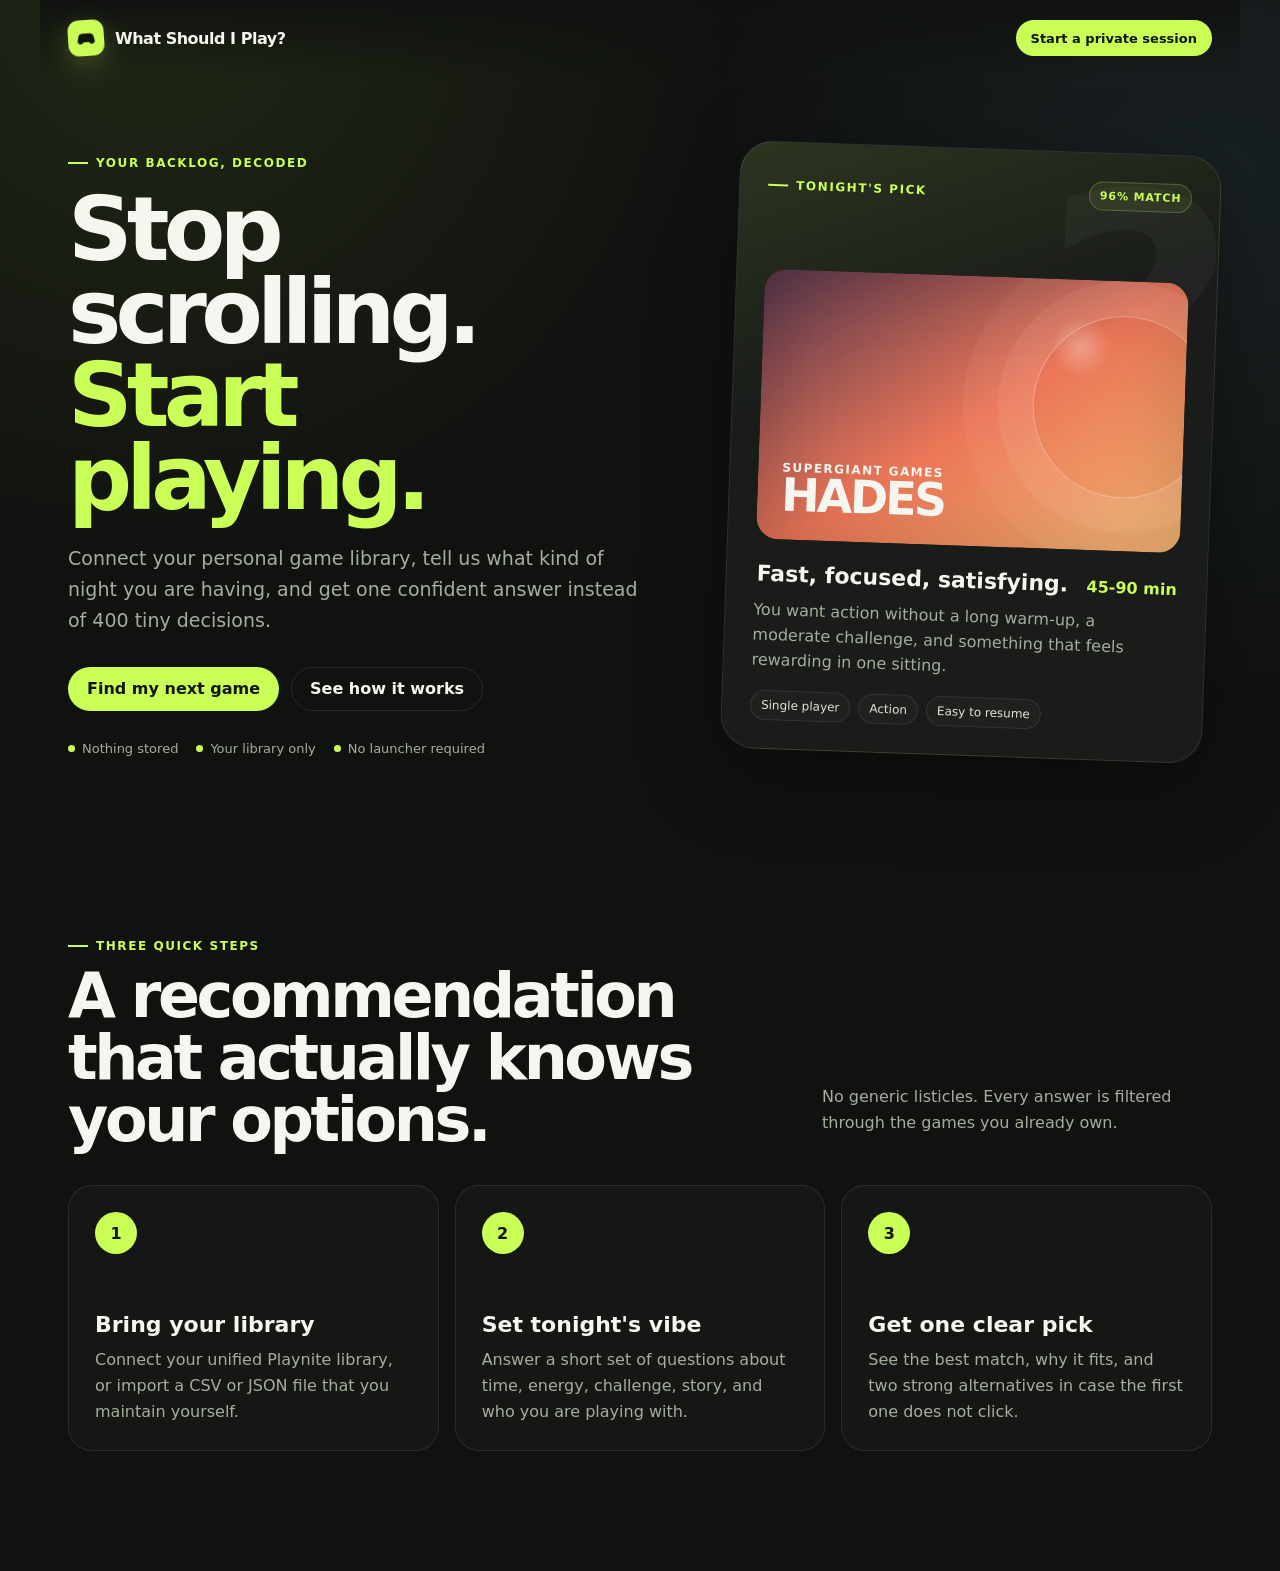
==== commit b5ab0d4f: "Publish Playnite bridge 0.4 and current site" ====
--- a/index.html
+++ b/index.html
@@ -10,39 +10,295 @@
 <body>
   <div id="landingView">
     <nav class="site-nav">
-      <a class="brand" href="#"><span class="brand-mark" aria-hidden="true"><svg viewBox="0 0 24 24"><path d="M8.2 7.2h7.6a4.7 4.7 0 0 1 4.5 3.5l1 4a3.1 3.1 0 0 1-5.2 3l-1.2-1.2H9.1l-1.2 1.2a3.1 3.1 0 0 1-5.2-3l1-4a4.7 4.7 0 0 1 4.5-3.5Z"/><path d="M8 11v4M6 13h4M16.5 11.5h.01M18.5 14h.01"/></svg></span><span>What Should I Play?</span></a>
-      <div class="nav-actions"><button class="btn small" data-enter>Start a private session</button></div>
+      <a class="brand" href="#">
+        <span class="brand-mark" aria-hidden="true">
+          <svg viewBox="0 0 24 24"><path d="M8.2 7.2h7.6a4.7 4.7 0 0 1 4.5 3.5l1 4a3.1 3.1 0 0 1-5.2 3l-1.2-1.2H9.1l-1.2 1.2a3.1 3.1 0 0 1-5.2-3l1-4a4.7 4.7 0 0 1 4.5-3.5Z"/><path d="M8 11v4M6 13h4M16.5 11.5h.01M18.5 14h.01"/></svg>
+        </span>
+        <span>What Should I Play?</span>
+      </a>
+      <div class="nav-actions">
+        <button class="btn small" data-enter>Start a private session</button>
+      </div>
     </nav>
+
     <main>
       <section class="hero">
-        <div class="hero-copy"><span class="eyebrow">Your backlog, decoded</span><h1>Stop scrolling.<br><span>Start playing.</span></h1><p>Connect your personal game library, tell us what kind of night you are having, and get one confident answer instead of 400 tiny decisions.</p><div class="hero-actions"><button class="btn" data-enter>Find my next game</button><a class="btn secondary" href="#howItWorks">See how it works</a></div><div class="trust-row"><span class="trust-item"><span class="trust-dot"></span>Nothing stored</span><span class="trust-item"><span class="trust-dot"></span>Your library only</span><span class="trust-item"><span class="trust-dot"></span>No launcher required</span></div></div>
-        <div class="recommendation-card" aria-label="Example recommendation"><div class="card-top"><span class="eyebrow">Tonight's pick</span><span class="live-pill">96% match</span></div><div class="fake-cover"><span style="position:relative;font-size:12px;font-weight:800;letter-spacing:.12em;text-transform:uppercase;">Supergiant Games</span><h3>Hades</h3></div><div class="match-score"><strong>Fast, focused, satisfying.</strong><span>45-90 min</span></div><div class="reason">You want action without a long warm-up, a moderate challenge, and something that feels rewarding in one sitting.</div><div class="tag-row"><span class="tag">Single player</span><span class="tag">Action</span><span class="tag">Easy to resume</span></div></div>
-      </section>
-      <section class="how" id="howItWorks"><div class="section-heading"><div><span class="eyebrow">Three quick steps</span><h2>A recommendation that actually knows your options.</h2></div><p>No generic listicles. Every answer is filtered through the games you already own.</p></div><div class="steps"><article class="step"><span class="step-number">1</span><h3>Bring your library</h3><p>Connect Steam or import a CSV or JSON file from any launcher, Playnite, or your own spreadsheet.</p></article><article class="step"><span class="step-number">2</span><h3>Set tonight's vibe</h3><p>Answer a short set of questions about time, energy, challenge, story, and who you are playing with.</p></article><article class="step"><span class="step-number">3</span><h3>Get one clear pick</h3><p>See the best match, why it fits, and two strong alternatives in case the first one does not click.</p></article></div></section>
+        <div class="hero-copy">
+          <span class="eyebrow">Your backlog, decoded</span>
+          <h1>Stop scrolling.<br><span>Start playing.</span></h1>
+          <p>Connect your personal game library, tell us what kind of night you are having, and get one confident answer instead of 400 tiny decisions.</p>
+          <div class="hero-actions">
+            <button class="btn" data-enter>Find my next game</button>
+            <a class="btn secondary" href="#howItWorks">See how it works</a>
+          </div>
+          <div class="trust-row">
+            <span class="trust-item"><span class="trust-dot"></span>Nothing stored</span>
+            <span class="trust-item"><span class="trust-dot"></span>Your library only</span>
+            <span class="trust-item"><span class="trust-dot"></span>No launcher required</span>
+          </div>
+        </div>
+
+        <div class="recommendation-card" aria-label="Example recommendation">
+          <div class="card-top">
+            <span class="eyebrow">Tonight's pick</span>
+            <span class="live-pill">96% match</span>
+          </div>
+          <div class="fake-cover">
+            <span style="position:relative;font-size:12px;font-weight:800;letter-spacing:.12em;text-transform:uppercase;">Supergiant Games</span>
+            <h3>Hades</h3>
+          </div>
+          <div class="match-score">
+            <strong>Fast, focused, satisfying.</strong>
+            <span>45-90 min</span>
+          </div>
+          <div class="reason">You want action without a long warm-up, a moderate challenge, and something that feels rewarding in one sitting.</div>
+          <div class="tag-row">
+            <span class="tag">Single player</span>
+            <span class="tag">Action</span>
+            <span class="tag">Easy to resume</span>
+          </div>
+        </div>
+      </section>
+
+      <section class="how" id="howItWorks">
+        <div class="section-heading">
+          <div>
+            <span class="eyebrow">Three quick steps</span>
+            <h2>A recommendation that actually knows your options.</h2>
+          </div>
+          <p>No generic listicles. Every answer is filtered through the games you already own.</p>
+        </div>
+        <div class="steps">
+          <article class="step">
+            <span class="step-number">1</span>
+            <h3>Bring your library</h3>
+            <p>Connect your unified Playnite library, or import a CSV or JSON file that you maintain yourself.</p>
+          </article>
+          <article class="step">
+            <span class="step-number">2</span>
+            <h3>Set tonight's vibe</h3>
+            <p>Answer a short set of questions about time, energy, challenge, story, and who you are playing with.</p>
+          </article>
+          <article class="step">
+            <span class="step-number">3</span>
+            <h3>Get one clear pick</h3>
+            <p>See the best match, why it fits, and two strong alternatives in case the first one does not click.</p>
+          </article>
+        </div>
+      </section>
     </main>
   </div>
+
   <div class="app-shell hidden" id="appView">
-    <aside class="sidebar"><div class="brand"><span class="brand-mark" aria-hidden="true"><svg viewBox="0 0 24 24"><path d="M8.2 7.2h7.6a4.7 4.7 0 0 1 4.5 3.5l1 4a3.1 3.1 0 0 1-5.2 3l-1.2-1.2H9.1l-1.2 1.2a3.1 3.1 0 0 1-5.2-3l1-4a4.7 4.7 0 0 1 4.5-3.5Z"/><path d="M8 11v4M6 13h4M16.5 11.5h.01M18.5 14h.01"/></svg></span><span>What Should I Play?</span></div><nav class="side-nav" aria-label="App navigation"><button class="side-link active" data-page="home"><span class="icon"><svg viewBox="0 0 24 24"><path d="M3 11.5 12 4l9 7.5"/><path d="M5.5 10v10h13V10M9.5 20v-6h5v6"/></svg></span>Home</button><button class="side-link" data-page="connect"><span class="icon"><svg viewBox="0 0 24 24"><path d="M8 12h8M12 8v8"/><rect x="3" y="3" width="18" height="18" rx="5"/></svg></span>Connect library</button><button class="side-link" data-page="library"><span class="icon"><svg viewBox="0 0 24 24"><path d="M4 5h16v14H4zM8 5v14M12 9h5M12 13h5"/></svg></span>My games</button><button class="side-link" data-page="quiz"><span class="icon"><svg viewBox="0 0 24 24"><path d="M9.1 9a3 3 0 1 1 4.7 2.5c-1.2.8-1.8 1.3-1.8 2.5M12 18h.01"/><circle cx="12" cy="12" r="9"/></svg></span>Find a game</button></nav><div class="sidebar-bottom"><div class="profile-chip"><span class="avatar">0</span><div><strong>Session only</strong><span>Nothing is saved</span></div></div><button class="side-link" id="clearSessionBtn"><span class="icon"><svg viewBox="0 0 24 24"><path d="M10 5H5v14h5M14 8l4 4-4 4M18 12H9"/></svg></span>Clear and exit</button></div></aside>
-    <main class="app-main"><div class="mobile-topbar"><div class="brand"><span class="brand-mark" aria-hidden="true"><svg viewBox="0 0 24 24"><path d="M8.2 7.2h7.6a4.7 4.7 0 0 1 4.5 3.5l1 4a3.1 3.1 0 0 1-5.2 3l-1.2-1.2H9.1l-1.2 1.2a3.1 3.1 0 0 1-5.2-3l1-4a4.7 4.7 0 0 1 4.5-3.5Z"/><path d="M8 11v4M6 13h4M16.5 11.5h.01M18.5 14h.01"/></svg></span><span>WSIP?</span></div><button class="btn secondary small" id="mobileClearSession">Clear session</button></div><nav class="mobile-nav" aria-label="Mobile app navigation"><button class="side-link active" data-page="home">Home</button><button class="side-link" data-page="connect">Connect</button><button class="side-link" data-page="library">Games</button><button class="side-link" data-page="quiz">Find a game</button></nav>
-      <section class="page" id="homePage"><div class="page-header"><div><span class="eyebrow">Welcome back</span><h1>Ready when you are.</h1><p>Bring in your games, answer a few questions, and turn your backlog into tonight's plan.</p></div><button class="btn" data-go="quiz">Find my game</button></div><div class="stats-grid"><div class="stat-card"><span>Games in library</span><strong id="gameCount">0</strong></div><div class="stat-card"><span>Sources connected</span><strong id="sourceCount">0</strong></div><div class="stat-card"><span>Recommendations</span><strong id="recommendationCount">0</strong></div></div><div class="dashboard-grid"><div class="panel"><div class="panel-title"><h2>Your next move</h2></div><div class="empty-state" id="homeEmpty"><div class="empty-icon icon"><svg viewBox="0 0 24 24"><path d="M8.2 7.2h7.6a4.7 4.7 0 0 1 4.5 3.5l1 4a3.1 3.1 0 0 1-5.2 3l-1.2-1.2H9.1l-1.2 1.2a3.1 3.1 0 0 1-5.2-3l1-4a4.7 4.7 0 0 1 4.5-3.5Z"/><path d="M8 11v4M6 13h4M16.5 11.5h.01M18.5 14h.01"/></svg></div><h3>Add your first games</h3><p>Upload your own library file or connect Steam once the serverless bridge is online. Everything is held only for this browser session.</p><button class="btn" data-go="connect">Connect a library</button></div><div class="recent-card hidden" id="homeReady"><div class="mini-cover"></div><h3>Your library is ready.</h3><p id="homeReadyCopy">Answer 12 quick questions and we will rank the games that fit right now.</p><button class="btn small" style="margin-top:16px" data-go="quiz">Start the mood check</button></div></div><aside class="panel"><div class="panel-title"><h2>How your data works</h2></div><p class="muted" style="line-height:1.65;margin-top:0">Your library and answers remain in this tab's memory. Closing or clearing the session removes them.</p><div class="tag-row"><span class="tag">No account</span><span class="tag">No database</span><span class="tag">Session only</span></div></aside></div></section>
-      <section class="page hidden" id="connectPage"><div class="page-header"><div><span class="eyebrow">Your library</span><h1>Bring your games together.</h1><p>Choose the source that works for you. Each option includes instructions before you connect or upload anything.</p></div></div><div class="source-grid">
-        <article class="source-card"><div class="source-head"><span class="source-logo">P</span><span class="status-pill">Recommended</span></div><h3>Playnite</h3><p>Sign into your launchers through Playnite, export the unified library, and load every title into this session at once.</p><button class="btn secondary full" data-source="playnite">Connect with Playnite</button></article>
-        <article class="source-card"><div class="source-head"><span class="source-logo">S</span><span class="status-pill" id="steamStatus">Setup needed</span></div><h3>Steam</h3><p>Sign in through Steam for this session and read your visible owned games. No Steam password or library is stored by us.</p><button class="btn secondary full" data-source="steam">View Steam setup</button></article>
-        <article class="source-card"><div class="source-head"><span class="source-logo">E</span><span class="status-pill">Local import</span></div><h3>Epic Games</h3><p>Load your Epic library through a local Playnite export or the planned desktop bridge. Nothing is uploaded or retained.</p><button class="btn secondary full" data-source="epic">View Epic setup</button></article>
-        <article class="source-card"><div class="source-head"><span class="source-logo">EA</span><span class="status-pill">Local import</span></div><h3>EA app</h3><p>Bring in EA titles from Playnite or a local bridge. Origin libraries are handled through the EA app.</p><button class="btn secondary full" data-source="ea">View EA setup</button></article>
-        <article class="source-card"><div class="source-head"><span class="source-logo">G</span><span class="status-pill">Local import</span></div><h3>GOG</h3><p>Load GOG games from a local library export without sending your GOG login or library to this site.</p><button class="btn secondary full" data-source="gog">View GOG setup</button></article>
-        <article class="source-card"><div class="source-head"><span class="source-logo">U</span><span class="status-pill">Local import</span></div><h3>Ubisoft Connect</h3><p>Use Playnite or the planned local bridge to read your Ubisoft collection into this temporary session.</p><button class="btn secondary full" data-source="ubisoft">View Ubisoft setup</button></article>
-        <article class="source-card"><div class="source-head"><span class="source-logo">B</span><span class="status-pill">Local import</span></div><h3>Battle.net</h3><p>Add Blizzard games from a local Playnite export. The browser receives game information only.</p><button class="btn secondary full" data-source="battlenet">View Battle.net setup</button></article>
-        <article class="source-card"><div class="source-head"><span class="source-logo">CSV</span><span class="status-pill" id="csvStatus">Ready</span></div><h3>CSV file</h3><p>Upload a spreadsheet exported from Playnite or maintained by you. A game name is the only required field.</p><button class="btn secondary full" data-source="csv">Import CSV</button></article>
-        <article class="source-card"><div class="source-head"><span class="source-logo">{ }</span><span class="status-pill" id="jsonStatus">Ready</span></div><h3>JSON file</h3><p>Import a richer library with genres, moods, session length, multiplayer support, and installed status.</p><button class="btn secondary full" data-source="json">Import JSON</button></article>
-      </div></section>
-      <section class="page hidden" id="libraryPage"><div class="page-header"><div><span class="eyebrow">Personal collection</span><h1>My games</h1><p>Only games loaded into this temporary browser session are considered.</p></div><button class="btn" data-go="connect">Add games</button></div><div class="library-toolbar"><input class="search-input" id="librarySearch" type="search" placeholder="Search your library"></div><div class="game-list" id="gameList"></div><div class="empty-state" id="libraryEmpty"><h3>No games yet</h3><p>Connect Steam or upload your own CSV or JSON file to start matching.</p><button class="btn" data-go="connect">Choose a source</button></div></section>
-      <section class="page hidden" id="quizPage"><div class="quiz-wrap"><div id="quizContent"><div class="progress-meta"><span id="questionNumber">Question 1 of 12</span><span id="progressPercent">8%</span></div><div class="progress-track"><div class="progress-fill" id="progressFill" style="width:8%"></div></div><div class="question-card"><span class="eyebrow">Right now</span><h2 id="questionTitle"></h2><p id="questionHelp"></p><div class="options" id="questionOptions"></div><div class="quiz-actions"><button class="btn secondary" id="quizBack">Back</button><button class="btn" id="quizNext" disabled>Next question</button></div></div></div><div class="empty-state hidden" id="quizNoGames"><h3>Your quiz needs a library</h3><p>Add at least one game first. The recommendation engine only chooses from games loaded for this session.</p><button class="btn" data-go="connect">Add my games</button></div></div></section>
-      <section class="page hidden" id="resultPage"><div class="result-layout"><div class="result-cover" id="resultCover"><span class="score-badge" id="resultScore">Best match</span><h2 id="resultGame">Your game</h2></div><div class="result-copy"><span class="eyebrow">Tonight's answer</span><h1>Play <span id="resultGameInline">this one</span>.</h1><p id="resultReason"></p><ul class="why-list" id="whyList"></ul><div class="tag-row" id="resultTags"></div><div class="alternatives" id="alternatives"></div><div style="display:flex;gap:10px;flex-wrap:wrap;margin-top:26px"><button class="btn" data-go="quiz" id="retakeBtn">Retake the quiz</button><button class="btn secondary" data-go="library">View my library</button></div></div></div></section>
+    <aside class="sidebar">
+      <div class="brand">
+        <span class="brand-mark" aria-hidden="true">
+          <svg viewBox="0 0 24 24"><path d="M8.2 7.2h7.6a4.7 4.7 0 0 1 4.5 3.5l1 4a3.1 3.1 0 0 1-5.2 3l-1.2-1.2H9.1l-1.2 1.2a3.1 3.1 0 0 1-5.2-3l1-4a4.7 4.7 0 0 1 4.5-3.5Z"/><path d="M8 11v4M6 13h4M16.5 11.5h.01M18.5 14h.01"/></svg>
+        </span>
+        <span>What Should I Play?</span>
+      </div>
+      <nav class="side-nav" aria-label="App navigation">
+        <button class="side-link active" data-page="home">
+          <span class="icon"><svg viewBox="0 0 24 24"><path d="M3 11.5 12 4l9 7.5"/><path d="M5.5 10v10h13V10M9.5 20v-6h5v6"/></svg></span>
+          Home
+        </button>
+        <button class="side-link" data-page="connect">
+          <span class="icon"><svg viewBox="0 0 24 24"><path d="M8 12h8M12 8v8"/><rect x="3" y="3" width="18" height="18" rx="5"/></svg></span>
+          Connect library
+        </button>
+        <button class="side-link" data-page="library">
+          <span class="icon"><svg viewBox="0 0 24 24"><path d="M4 5h16v14H4zM8 5v14M12 9h5M12 13h5"/></svg></span>
+          My games
+        </button>
+        <button class="side-link" data-page="quiz">
+          <span class="icon"><svg viewBox="0 0 24 24"><path d="M9.1 9a3 3 0 1 1 4.7 2.5c-1.2.8-1.8 1.3-1.8 2.5M12 18h.01"/><circle cx="12" cy="12" r="9"/></svg></span>
+          Find a game
+        </button>
+      </nav>
+      <div class="sidebar-bottom">
+        <div class="profile-chip">
+          <span class="avatar">0</span>
+          <div>
+            <strong>Session only</strong>
+            <span>Nothing is saved</span>
+          </div>
+        </div>
+        <button class="side-link" id="clearSessionBtn">
+          <span class="icon"><svg viewBox="0 0 24 24"><path d="M10 5H5v14h5M14 8l4 4-4 4M18 12H9"/></svg></span>
+          Clear and exit
+        </button>
+      </div>
+    </aside>
+
+    <main class="app-main">
+      <div class="mobile-topbar">
+        <div class="brand">
+          <span class="brand-mark" aria-hidden="true">
+            <svg viewBox="0 0 24 24"><path d="M8.2 7.2h7.6a4.7 4.7 0 0 1 4.5 3.5l1 4a3.1 3.1 0 0 1-5.2 3l-1.2-1.2H9.1l-1.2 1.2a3.1 3.1 0 0 1-5.2-3l1-4a4.7 4.7 0 0 1 4.5-3.5Z"/><path d="M8 11v4M6 13h4M16.5 11.5h.01M18.5 14h.01"/></svg>
+          </span>
+          <span>WSIP?</span>
+        </div>
+        <button class="btn secondary small" id="mobileClearSession">Clear session</button>
+      </div>
+      <nav class="mobile-nav" aria-label="Mobile app navigation">
+        <button class="side-link active" data-page="home">Home</button>
+        <button class="side-link" data-page="connect">Connect</button>
+        <button class="side-link" data-page="library">Games</button>
+        <button class="side-link" data-page="quiz">Find a game</button>
+      </nav>
+
+      <section class="page" id="homePage">
+        <div class="page-header">
+          <div>
+            <span class="eyebrow">Welcome back</span>
+            <h1>Ready when you are.</h1>
+            <p>Bring in your games, answer a few questions, and turn your backlog into tonight's plan.</p>
+          </div>
+          <button class="btn" data-go="quiz">Find my game</button>
+        </div>
+        <div class="stats-grid">
+          <div class="stat-card"><span>Games in library</span><strong id="gameCount">0</strong></div>
+          <div class="stat-card"><span>Sources connected</span><strong id="sourceCount">0</strong></div>
+          <div class="stat-card"><span>Recommendations</span><strong id="recommendationCount">0</strong></div>
+        </div>
+        <div class="dashboard-grid">
+          <div class="panel">
+            <div class="panel-title"><h2>Your next move</h2></div>
+            <div class="empty-state" id="homeEmpty">
+              <div class="empty-icon icon"><svg viewBox="0 0 24 24"><path d="M8.2 7.2h7.6a4.7 4.7 0 0 1 4.5 3.5l1 4a3.1 3.1 0 0 1-5.2 3l-1.2-1.2H9.1l-1.2 1.2a3.1 3.1 0 0 1-5.2-3l1-4a4.7 4.7 0 0 1 4.5-3.5Z"/><path d="M8 11v4M6 13h4M16.5 11.5h.01M18.5 14h.01"/></svg></div>
+              <h3>Add your first games</h3>
+              <p>Connect Playnite or upload your own library file. Everything is held only for this browser session.</p>
+              <button class="btn" data-go="connect">Connect a library</button>
+            </div>
+            <div class="recent-card hidden" id="homeReady">
+              <div class="mini-cover"></div>
+              <h3>Your library is ready.</h3>
+              <p id="homeReadyCopy">Answer 12 quick questions and we will rank the games that fit right now.</p>
+              <button class="btn small" style="margin-top:16px" data-go="quiz">Start the mood check</button>
+            </div>
+          </div>
+          <aside class="panel">
+            <div class="panel-title"><h2>How your data works</h2></div>
+            <p class="muted" style="line-height:1.65;margin-top:0">Your library and answers remain in this tab's memory. Closing or clearing the session removes them.</p>
+            <div class="tag-row">
+              <span class="tag">No account</span>
+              <span class="tag">No database</span>
+              <span class="tag">Session only</span>
+            </div>
+          </aside>
+        </div>
+      </section>
+
+      <section class="page hidden" id="connectPage">
+        <div class="page-header">
+          <div>
+            <span class="eyebrow">Your library</span>
+            <h1>Bring your games together.</h1>
+            <p>Choose the source that works for you. Each option includes instructions before you connect or upload anything.</p>
+          </div>
+        </div>
+        <div class="source-grid">
+          <article class="source-card">
+            <div class="source-head"><span class="source-logo">P</span><span class="status-pill" id="playniteStatus">Open Playnite</span></div>
+            <h3>Playnite</h3>
+            <p>Use the companion extension to read your unified local library directly. Playnite does not need to export a file.</p>
+            <button class="btn secondary full" data-source="playnite">Connect with Playnite</button>
+          </article>
+          <article class="source-card">
+            <div class="source-head"><span class="source-logo">CSV</span><span class="status-pill" id="csvStatus">Ready</span></div>
+            <h3>CSV file</h3>
+            <p>Upload a spreadsheet maintained by you. A game name is the only required field.</p>
+            <button class="btn secondary full" data-source="csv">Import CSV</button>
+          </article>
+          <article class="source-card">
+            <div class="source-head"><span class="source-logo">{ }</span><span class="status-pill" id="jsonStatus">Ready</span></div>
+            <h3>JSON file</h3>
+            <p>Import a richer library with genres, moods, session length, multiplayer support, and installed status.</p>
+            <button class="btn secondary full" data-source="json">Import JSON</button>
+          </article>
+        </div>
+      </section>
+
+      <section class="page hidden" id="libraryPage">
+        <div class="page-header">
+          <div>
+            <span class="eyebrow">Personal collection</span>
+            <h1>My games</h1>
+            <p>Only games loaded into this temporary browser session are considered.</p>
+          </div>
+          <button class="btn" data-go="connect">Add games</button>
+        </div>
+        <div class="library-toolbar">
+          <input class="search-input" id="librarySearch" type="search" placeholder="Search your library">
+        </div>
+        <div class="game-list" id="gameList"></div>
+        <div class="empty-state" id="libraryEmpty">
+          <h3>No games yet</h3>
+          <p>Connect Playnite or upload your own CSV or JSON file to start matching.</p>
+          <button class="btn" data-go="connect">Choose a source</button>
+        </div>
+      </section>
+
+      <section class="page hidden" id="quizPage">
+        <div class="quiz-wrap">
+          <div id="quizContent">
+            <div class="progress-meta"><span id="questionNumber">Question 1 of 12</span><span id="progressPercent">8%</span></div>
+            <div class="progress-track"><div class="progress-fill" id="progressFill" style="width:8%"></div></div>
+            <div class="question-card">
+              <span class="eyebrow">Right now</span>
+              <h2 id="questionTitle"></h2>
+              <p id="questionHelp"></p>
+              <div class="options" id="questionOptions"></div>
+              <div class="quiz-actions">
+                <button class="btn secondary" id="quizBack">Back</button>
+                <button class="btn" id="quizNext" disabled>Next question</button>
+              </div>
+            </div>
+          </div>
+          <div class="empty-state hidden" id="quizNoGames">
+            <h3>Your quiz needs a library</h3>
+            <p>Add at least one game first. The recommendation engine only chooses from games loaded for this session.</p>
+            <button class="btn" data-go="connect">Add my games</button>
+          </div>
+        </div>
+      </section>
+
+      <section class="page hidden" id="resultPage">
+        <div class="result-layout">
+          <div class="result-cover" id="resultCover">
+            <span class="score-badge" id="resultScore">Best match</span>
+            <h2 id="resultGame">Your game</h2>
+          </div>
+          <div class="result-copy">
+            <span class="eyebrow">Tonight's answer</span>
+            <h1>Play <span id="resultGameInline">this one</span>.</h1>
+            <p id="resultReason"></p>
+            <ul class="why-list" id="whyList"></ul>
+            <div class="tag-row" id="resultTags"></div>
+            <div class="alternatives" id="alternatives"></div>
+            <div style="display:flex;gap:10px;flex-wrap:wrap;margin-top:26px">
+              <button class="btn" data-go="quiz" id="retakeBtn">Retake the quiz</button>
+              <button class="btn secondary" data-go="library">View my library</button>
+            </div>
+          </div>
+        </div>
+      </section>
     </main>
   </div>
-  <div class="drawer-backdrop hidden" id="sourceDrawer"><aside class="drawer" role="dialog" aria-modal="true" aria-labelledby="drawerTitle"><button class="close-btn" id="closeDrawer" aria-label="Close" style="float:right">&times;</button><span class="eyebrow" id="drawerEyebrow">Library source</span><h2 id="drawerTitle">Connect a source</h2><p id="drawerIntro"></p><div id="drawerContent"></div></aside></div>
+
+  <div class="drawer-backdrop hidden" id="sourceDrawer">
+    <aside class="drawer" role="dialog" aria-modal="true" aria-labelledby="drawerTitle">
+      <button class="close-btn" id="closeDrawer" aria-label="Close" style="float:right">&times;</button>
+      <span class="eyebrow" id="drawerEyebrow">Library source</span>
+      <h2 id="drawerTitle">Connect a source</h2>
+      <p id="drawerIntro"></p>
+      <div id="drawerContent"></div>
+    </aside>
+  </div>
+
   <div class="toast" id="toast" role="status"></div>
+
   <script src="app.js"></script>
+  <script src="playnite-bridge.js"></script>
 </body>
 </html>
--- a/styles.css
+++ b/styles.css
@@ -1 +1,758 @@
-:root{--ink:#f5f6ef;--muted:#a7ad9d;--dim:#72796d;--panel:rgba(25,28,25,.88);--panel-solid:#191c19;--panel-2:#202420;--line:rgba(255,255,255,.09);--lime:#c9ff57;--lime-dark:#19210a;--peach:#ff9e7a;--blue:#83c9ff;--danger:#ff7d7d;--shadow:0 24px 80px rgba(0,0,0,.38);--radius:24px;--radius-sm:14px}*{box-sizing:border-box}html{scroll-behavior:smooth}body{margin:0;min-height:100vh;color:var(--ink);background:radial-gradient(circle at 12% 0%,rgba(201,255,87,.09),transparent 30%),radial-gradient(circle at 95% 12%,rgba(131,201,255,.08),transparent 28%),#101210;font-family:Inter,ui-sans-serif,system-ui,-apple-system,BlinkMacSystemFont,"Segoe UI",sans-serif}button,input,select{font:inherit}button{color:inherit}a{color:inherit;text-decoration:none}.hidden{display:none!important}.muted{color:var(--muted)}.eyebrow{display:inline-flex;align-items:center;gap:8px;color:var(--lime);font-size:12px;font-weight:800;letter-spacing:.13em;text-transform:uppercase}.eyebrow:before{content:"";width:20px;height:2px;background:currentColor}.btn{display:inline-flex;align-items:center;justify-content:center;gap:9px;min-height:44px;padding:0 18px;border:1px solid transparent;border-radius:999px;background:var(--lime);color:#11150d;font-weight:800;cursor:pointer;transition:transform 160ms ease,border-color 160ms ease,background 160ms ease}.btn:hover{transform:translateY(-2px)}.btn.secondary{background:transparent;color:var(--ink);border-color:var(--line)}.btn.secondary:hover{border-color:rgba(201,255,87,.55)}.btn.small{min-height:36px;padding:0 14px;font-size:13px}.btn.full{width:100%}.btn:disabled{opacity:.45;cursor:not-allowed;transform:none}.icon{width:18px;height:18px;display:inline-flex;align-items:center;justify-content:center;flex:0 0 auto}.icon svg{width:100%;height:100%;stroke:currentColor;fill:none;stroke-width:1.8}.site-nav{position:sticky;top:0;z-index:20;display:flex;align-items:center;justify-content:space-between;max-width:1200px;margin:0 auto;padding:20px 28px;background:linear-gradient(to bottom,rgba(16,18,16,.96),rgba(16,18,16,0))}.brand{display:flex;align-items:center;gap:11px;font-weight:850;letter-spacing:-.03em}.brand-mark{display:grid;place-items:center;width:36px;height:36px;border-radius:11px;color:#11150d;background:var(--lime);transform:rotate(-4deg);box-shadow:0 8px 24px rgba(201,255,87,.22)}.brand-mark svg{width:22px;height:22px;fill:currentColor}.nav-actions{display:flex;gap:10px}.hero{min-height:720px;display:grid;grid-template-columns:1.1fr .9fr;align-items:center;gap:72px;max-width:1200px;margin:0 auto;padding:72px 28px 96px}.hero h1{max-width:720px;margin:18px 0 22px;font-size:clamp(54px,7vw,92px);line-height:.93;letter-spacing:-.065em}.hero h1 span{color:var(--lime)}.hero-copy>p{max-width:610px;margin:0 0 30px;color:var(--muted);font-size:19px;line-height:1.65}.hero-actions{display:flex;flex-wrap:wrap;gap:12px}.trust-row{display:flex;flex-wrap:wrap;gap:18px;margin-top:30px;color:var(--muted);font-size:13px}.trust-item{display:flex;align-items:center;gap:7px}.trust-dot{width:7px;height:7px;border-radius:50%;background:var(--lime)}.recommendation-card{position:relative;overflow:hidden;min-height:560px;padding:28px;border:1px solid var(--line);border-radius:34px;background:linear-gradient(160deg,rgba(201,255,87,.11),transparent 36%),var(--panel-solid);box-shadow:var(--shadow);transform:rotate(2deg)}.recommendation-card:after{content:"?";position:absolute;right:-20px;top:30px;color:rgba(255,255,255,.035);font-size:340px;font-weight:900;line-height:.8}.card-top{position:relative;z-index:1;display:flex;justify-content:space-between}.live-pill{padding:7px 10px;border:1px solid rgba(201,255,87,.25);border-radius:999px;color:var(--lime);background:rgba(201,255,87,.07);font-size:11px;font-weight:800;letter-spacing:.08em;text-transform:uppercase}.fake-cover{position:relative;z-index:1;display:flex;flex-direction:column;justify-content:flex-end;min-height:270px;margin-top:70px;padding:24px;overflow:hidden;border-radius:22px;background:radial-gradient(circle at 75% 25%,rgba(255,255,255,.3),transparent 8%),linear-gradient(145deg,#56364c,#eb7658 52%,#f3b36d);box-shadow:inset 0 0 80px rgba(0,0,0,.18)}.fake-cover:before{content:"";position:absolute;width:180px;height:180px;right:-30px;top:35px;border:1px solid rgba(255,255,255,.32);border-radius:50%;box-shadow:0 0 0 35px rgba(255,255,255,.06),0 0 0 70px rgba(255,255,255,.04)}.fake-cover h3{position:relative;margin:0;font-size:46px;line-height:.9;letter-spacing:-.06em;text-transform:uppercase}.match-score{display:flex;align-items:baseline;justify-content:space-between;margin:22px 2px 12px}.match-score strong{font-size:22px}.match-score span{color:var(--lime);font-weight:800}.reason{color:var(--muted);line-height:1.55}.tag-row{display:flex;flex-wrap:wrap;gap:8px;margin-top:18px}.tag{padding:7px 10px;border:1px solid var(--line);border-radius:999px;color:#dfe3d9;font-size:12px;background:rgba(255,255,255,.025)}.how{max-width:1200px;margin:0 auto;padding:80px 28px 120px}.section-heading{display:flex;align-items:end;justify-content:space-between;gap:30px;margin-bottom:34px}.section-heading h2{max-width:650px;margin:12px 0 0;font-size:clamp(38px,5vw,62px);letter-spacing:-.055em;line-height:1}.section-heading p{max-width:390px;color:var(--muted);line-height:1.6}.steps{display:grid;grid-template-columns:repeat(3,1fr);gap:16px}.step{min-height:260px;padding:26px;border:1px solid var(--line);border-radius:var(--radius);background:rgba(255,255,255,.025)}.step-number{display:grid;place-items:center;width:42px;height:42px;margin-bottom:58px;border-radius:50%;color:#11150d;background:var(--lime);font-weight:900}.step h3{margin:0 0 10px;font-size:22px}.step p{margin:0;color:var(--muted);line-height:1.6}.close-btn{width:36px;height:36px;border:1px solid var(--line);border-radius:50%;background:transparent;color:var(--muted);cursor:pointer}.app-shell{min-height:100vh;display:grid;grid-template-columns:250px 1fr}.sidebar{position:sticky;top:0;height:100vh;display:flex;flex-direction:column;padding:24px 18px;border-right:1px solid var(--line);background:#141714}.sidebar .brand{padding:0 8px 30px}.side-nav{display:grid;gap:5px}.side-link{display:flex;align-items:center;gap:12px;width:100%;padding:12px 13px;border:0;border-radius:12px;color:var(--muted);background:transparent;text-align:left;cursor:pointer}.side-link:hover,.side-link.active{color:var(--ink);background:rgba(255,255,255,.055)}.side-link.active .icon{color:var(--lime)}.sidebar-bottom{margin-top:auto;padding-top:18px;border-top:1px solid var(--line)}.profile-chip{display:flex;align-items:center;gap:11px;padding:10px 8px}.avatar{display:grid;place-items:center;width:36px;height:36px;border-radius:50%;color:#11150d;background:var(--peach);font-weight:900}.profile-chip strong,.profile-chip span{display:block}.profile-chip strong{max-width:135px;overflow:hidden;font-size:13px;text-overflow:ellipsis;white-space:nowrap}.profile-chip span{margin-top:2px;color:var(--dim);font-size:11px}.app-main{min-width:0;padding:34px clamp(22px,5vw,70px) 70px}.mobile-topbar{display:none}.mobile-nav{display:none}.page{max-width:1140px;margin:0 auto}.page-header{display:flex;align-items:end;justify-content:space-between;gap:24px;margin-bottom:32px}.page-header h1{margin:8px 0 0;font-size:clamp(38px,5vw,58px);letter-spacing:-.055em;line-height:1}.page-header p{max-width:570px;margin:10px 0 0;color:var(--muted);line-height:1.6}.stats-grid{display:grid;grid-template-columns:repeat(3,1fr);gap:14px;margin-bottom:18px}.stat-card{padding:21px;border:1px solid var(--line);border-radius:18px;background:var(--panel)}.stat-card span{color:var(--muted);font-size:12px;font-weight:750;text-transform:uppercase;letter-spacing:.08em}.stat-card strong{display:block;margin-top:10px;font-size:34px;letter-spacing:-.04em}.dashboard-grid{display:grid;grid-template-columns:1.25fr .75fr;gap:18px}.panel{padding:24px;border:1px solid var(--line);border-radius:var(--radius);background:var(--panel)}.panel-title{display:flex;align-items:center;justify-content:space-between;gap:16px;margin-bottom:20px}.panel-title h2{margin:0;font-size:21px;letter-spacing:-.025em}.empty-state{padding:48px 24px;border:1px dashed rgba(255,255,255,.14);border-radius:18px;text-align:center}.empty-state h3{margin:14px 0 8px}.empty-state p{max-width:430px;margin:0 auto 20px;color:var(--muted);line-height:1.55}.empty-icon{display:grid;place-items:center;width:54px;height:54px;margin:0 auto;border-radius:16px;color:var(--lime);background:rgba(201,255,87,.08)}.recent-card{padding:18px;border-radius:18px;background:linear-gradient(140deg,rgba(255,158,122,.16),rgba(255,255,255,.025))}.recent-card .mini-cover{height:120px;margin-bottom:15px;border-radius:12px;background:linear-gradient(145deg,#56364c,#eb7658 52%,#f3b36d)}.recent-card h3{margin:0 0 7px}.recent-card p{margin:0;color:var(--muted);font-size:13px;line-height:1.5}.source-grid{display:grid;grid-template-columns:repeat(2,1fr);gap:16px}.source-card{display:flex;flex-direction:column;min-height:280px;padding:22px;border:1px solid var(--line);border-radius:22px;background:rgba(255,255,255,.025)}.source-head{display:flex;align-items:center;justify-content:space-between;gap:12px}.source-logo{display:grid;place-items:center;width:44px;height:44px;border-radius:13px;color:#11150d;background:var(--blue);font-size:18px;font-weight:900}.source-card:nth-child(2) .source-logo{background:var(--peach)}.source-card:nth-child(3) .source-logo{background:var(--lime)}.source-card:nth-child(4) .source-logo{background:#d4b7ff}.source-card h3{margin:20px 0 8px;font-size:22px}.source-card p{margin:0 0 18px;color:var(--muted);font-size:14px;line-height:1.55}.source-card .btn{margin-top:auto}.status-pill{padding:5px 8px;border-radius:999px;color:var(--muted);background:rgba(255,255,255,.055);font-size:10px;font-weight:850;letter-spacing:.06em;text-transform:uppercase}.status-pill.connected{color:var(--lime);background:rgba(201,255,87,.08)}.drawer-backdrop{position:fixed;inset:0;z-index:40;background:rgba(3,5,3,.66);backdrop-filter:blur(8px)}.drawer{position:absolute;top:0;right:0;width:min(560px,100%);height:100%;overflow-y:auto;padding:32px;border-left:1px solid var(--line);background:#191c19;box-shadow:-24px 0 80px rgba(0,0,0,.38)}.drawer h2{margin:10px 0;font-size:34px;letter-spacing:-.04em}.drawer>p{color:var(--muted);line-height:1.6}.instruction-list{display:grid;gap:12px;margin:24px 0}.instruction{display:grid;grid-template-columns:30px 1fr;gap:12px;padding:14px;border:1px solid var(--line);border-radius:14px;background:rgba(255,255,255,.025)}.instruction-num{display:grid;place-items:center;width:28px;height:28px;border-radius:50%;color:#11150d;background:var(--lime);font-size:12px;font-weight:900}.instruction strong{display:block;margin-bottom:4px;font-size:14px}.instruction span{color:var(--muted);font-size:13px;line-height:1.5}.upload-zone{display:grid;place-items:center;min-height:170px;padding:24px;border:1px dashed rgba(201,255,87,.32);border-radius:18px;background:rgba(201,255,87,.035);text-align:center;cursor:pointer}.upload-zone input{display:none}.upload-zone strong{display:block;margin:12px 0 5px}.upload-zone span{color:var(--muted);font-size:12px}.format-box{margin-top:16px;padding:15px;border-radius:14px;background:#101310;color:#bdc5b7;font:12px/1.65 ui-monospace,SFMono-Regular,Consolas,monospace;overflow-x:auto;white-space:pre}.privacy-box{margin-top:18px;padding:14px;border-left:3px solid var(--blue);color:#bfd8eb;background:rgba(131,201,255,.055);font-size:12px;line-height:1.55}.library-toolbar{display:flex;gap:10px;margin-bottom:18px}.search-input{flex:1;min-height:44px;padding:0 15px;border:1px solid var(--line);border-radius:999px;outline:none;color:var(--ink);background:#171a17}.game-list{display:grid;gap:9px}.game-row{display:grid;grid-template-columns:42px minmax(0,1fr) 110px 100px 34px;align-items:center;gap:14px;padding:12px;border:1px solid var(--line);border-radius:15px;background:rgba(255,255,255,.022)}.game-art{display:grid;place-items:center;width:42px;height:42px;border-radius:11px;color:#11150d;background:var(--peach);font-weight:900}.game-row strong{overflow:hidden;text-overflow:ellipsis;white-space:nowrap}.game-row small{display:block;margin-top:3px;color:var(--dim)}.game-row .source-label,.game-row .install-label{color:var(--muted);font-size:12px}.remove-game{width:32px;height:32px;border:0;border-radius:50%;color:var(--dim);background:transparent;cursor:pointer}.remove-game:hover{color:var(--danger);background:rgba(255,125,125,.08)}.quiz-wrap{max-width:780px;margin:0 auto}.progress-meta{display:flex;justify-content:space-between;margin-bottom:10px;color:var(--muted);font-size:12px}.progress-track{height:5px;margin-bottom:40px;overflow:hidden;border-radius:999px;background:rgba(255,255,255,.08)}.progress-fill{height:100%;border-radius:inherit;background:var(--lime);transition:width 220ms ease}.question-card h2{margin:0 0 10px;font-size:clamp(32px,5vw,52px);letter-spacing:-.05em;line-height:1.05}.question-card>p{margin:0 0 28px;color:var(--muted);line-height:1.6}.options{display:grid;grid-template-columns:repeat(2,1fr);gap:11px}.option{min-height:92px;padding:17px;border:1px solid var(--line);border-radius:16px;color:var(--ink);background:rgba(255,255,255,.025);text-align:left;cursor:pointer;transition:border-color 150ms ease,background 150ms ease,transform 150ms ease}.option:hover{transform:translateY(-2px);border-color:rgba(201,255,87,.35)}.option.selected{border-color:var(--lime);background:rgba(201,255,87,.075)}.option strong{display:block;margin-bottom:5px}.option span{color:var(--muted);font-size:12px;line-height:1.4}.quiz-actions{display:flex;justify-content:space-between;gap:12px;margin-top:24px}.result-layout{display:grid;grid-template-columns:.9fr 1.1fr;gap:26px;align-items:stretch}.result-cover{display:flex;flex-direction:column;justify-content:space-between;min-height:510px;padding:26px;overflow:hidden;border-radius:28px;background:linear-gradient(145deg,#56364c,#eb7658 52%,#f3b36d);box-shadow:var(--shadow)}.result-cover .score-badge{align-self:flex-start;padding:8px 11px;border-radius:999px;color:#fff;background:rgba(0,0,0,.3);font-size:12px;font-weight:850}.result-cover h2{margin:0;font-size:clamp(46px,7vw,76px);line-height:.88;letter-spacing:-.065em;text-transform:uppercase}.result-copy{display:flex;flex-direction:column;justify-content:center;padding:12px 0}.result-copy h1{margin:14px 0;font-size:clamp(38px,5vw,58px);letter-spacing:-.055em;line-height:1}.result-copy>p{margin:0 0 24px;color:var(--muted);font-size:17px;line-height:1.7}.why-list{display:grid;gap:10px;margin:0 0 26px;padding:0;list-style:none}.why-list li{display:flex;gap:10px;color:#d7dbd2}.why-list li:before{content:"+";color:var(--lime);font-weight:900}.alternatives{display:grid;grid-template-columns:repeat(2,1fr);gap:10px;margin-top:20px}.alt-card{padding:14px;border:1px solid var(--line);border-radius:14px;background:rgba(255,255,255,.025)}.alt-card strong{display:block;margin-bottom:4px}.alt-card span{color:var(--muted);font-size:12px}.toast{position:fixed;left:50%;bottom:24px;z-index:90;transform:translate(-50%,20px);padding:12px 16px;border:1px solid rgba(201,255,87,.24);border-radius:999px;color:#e8f8c6;background:#20271a;box-shadow:0 10px 40px rgba(0,0,0,.35);opacity:0;pointer-events:none;transition:opacity 180ms ease,transform 180ms ease;font-size:13px}.toast.show{opacity:1;transform:translate(-50%,0)}@media(max-width:900px){.hero{grid-template-columns:1fr;padding-top:38px}.recommendation-card{max-width:580px;min-height:500px;transform:none}.steps,.stats-grid{grid-template-columns:1fr}.section-heading{align-items:start;flex-direction:column}.app-shell{display:block}.sidebar{display:none}.mobile-topbar{display:flex;align-items:center;justify-content:space-between;margin:-10px 0 26px}.mobile-nav{display:flex;gap:7px;overflow-x:auto;padding-bottom:7px}.mobile-nav .side-link{width:auto;white-space:nowrap;padding:9px 12px}.dashboard-grid,.result-layout{grid-template-columns:1fr}.source-grid{grid-template-columns:1fr}}@media(max-width:620px){.site-nav{padding:16px 18px}.site-nav .brand span:last-child{display:none}.nav-actions .secondary{display:none}.hero{min-height:auto;padding:48px 18px 70px;gap:45px}.hero h1{font-size:52px}.hero-copy>p{font-size:16px}.recommendation-card{min-height:470px;padding:20px}.fake-cover{min-height:230px;margin-top:50px}.how{padding:60px 18px 90px}.app-main{padding:20px 16px 50px}.page-header{align-items:start;flex-direction:column}.page-header .btn{width:100%}.options{grid-template-columns:1fr}.game-row{grid-template-columns:42px minmax(0,1fr) 34px}.game-row .source-label,.game-row .install-label{display:none}.drawer{padding:24px 18px}.result-cover{min-height:420px}.alternatives{grid-template-columns:1fr}}
+    :root {
+      --ink: #f5f6ef;
+      --muted: #a7ad9d;
+      --dim: #72796d;
+      --panel: rgba(25, 28, 25, 0.88);
+      --panel-solid: #191c19;
+      --panel-2: #202420;
+      --line: rgba(255, 255, 255, 0.09);
+      --lime: #c9ff57;
+      --lime-dark: #19210a;
+      --peach: #ff9e7a;
+      --blue: #83c9ff;
+      --danger: #ff7d7d;
+      --shadow: 0 24px 80px rgba(0, 0, 0, 0.38);
+      --radius: 24px;
+      --radius-sm: 14px;
+    }
+
+    * { box-sizing: border-box; }
+    html { scroll-behavior: smooth; }
+    body {
+      margin: 0;
+      min-height: 100vh;
+      color: var(--ink);
+      background:
+        radial-gradient(circle at 12% 0%, rgba(201, 255, 87, 0.09), transparent 30%),
+        radial-gradient(circle at 95% 12%, rgba(131, 201, 255, 0.08), transparent 28%),
+        #101210;
+      font-family: Inter, ui-sans-serif, system-ui, -apple-system, BlinkMacSystemFont, "Segoe UI", sans-serif;
+    }
+
+    button, input, select { font: inherit; }
+    button { color: inherit; }
+    a { color: inherit; text-decoration: none; }
+    .hidden { display: none !important; }
+    .muted { color: var(--muted); }
+    .eyebrow {
+      display: inline-flex;
+      align-items: center;
+      gap: 8px;
+      color: var(--lime);
+      font-size: 12px;
+      font-weight: 800;
+      letter-spacing: 0.13em;
+      text-transform: uppercase;
+    }
+    .eyebrow::before {
+      content: "";
+      width: 20px;
+      height: 2px;
+      background: currentColor;
+    }
+
+    .btn {
+      display: inline-flex;
+      align-items: center;
+      justify-content: center;
+      gap: 9px;
+      min-height: 44px;
+      padding: 0 18px;
+      border: 1px solid transparent;
+      border-radius: 999px;
+      background: var(--lime);
+      color: #11150d;
+      font-weight: 800;
+      cursor: pointer;
+      transition: transform 160ms ease, border-color 160ms ease, background 160ms ease;
+    }
+    .btn:hover { transform: translateY(-2px); }
+    .btn.secondary {
+      background: transparent;
+      color: var(--ink);
+      border-color: var(--line);
+    }
+    .btn.secondary:hover { border-color: rgba(201, 255, 87, 0.55); }
+    .btn.small { min-height: 36px; padding: 0 14px; font-size: 13px; }
+    .btn.full { width: 100%; }
+    .btn:disabled { opacity: 0.45; cursor: not-allowed; transform: none; }
+
+    .icon {
+      width: 18px;
+      height: 18px;
+      display: inline-flex;
+      align-items: center;
+      justify-content: center;
+      flex: 0 0 auto;
+    }
+    .icon svg { width: 100%; height: 100%; stroke: currentColor; fill: none; stroke-width: 1.8; }
+
+    .site-nav {
+      position: sticky;
+      top: 0;
+      z-index: 20;
+      display: flex;
+      align-items: center;
+      justify-content: space-between;
+      max-width: 1200px;
+      margin: 0 auto;
+      padding: 20px 28px;
+      background: linear-gradient(to bottom, rgba(16, 18, 16, 0.96), rgba(16, 18, 16, 0));
+    }
+    .brand {
+      display: flex;
+      align-items: center;
+      gap: 11px;
+      font-weight: 850;
+      letter-spacing: -0.03em;
+    }
+    .brand-mark {
+      display: grid;
+      place-items: center;
+      width: 36px;
+      height: 36px;
+      border-radius: 11px;
+      color: #11150d;
+      background: var(--lime);
+      transform: rotate(-4deg);
+      box-shadow: 0 8px 24px rgba(201, 255, 87, 0.22);
+    }
+    .brand-mark svg { width: 22px; height: 22px; fill: currentColor; }
+    .nav-actions { display: flex; gap: 10px; }
+
+    .hero {
+      min-height: 720px;
+      display: grid;
+      grid-template-columns: 1.1fr 0.9fr;
+      align-items: center;
+      gap: 72px;
+      max-width: 1200px;
+      margin: 0 auto;
+      padding: 72px 28px 96px;
+    }
+    .hero h1 {
+      max-width: 720px;
+      margin: 18px 0 22px;
+      font-size: clamp(54px, 7vw, 92px);
+      line-height: 0.93;
+      letter-spacing: -0.065em;
+    }
+    .hero h1 span { color: var(--lime); }
+    .hero-copy > p {
+      max-width: 610px;
+      margin: 0 0 30px;
+      color: var(--muted);
+      font-size: 19px;
+      line-height: 1.65;
+    }
+    .hero-actions { display: flex; flex-wrap: wrap; gap: 12px; }
+    .trust-row {
+      display: flex;
+      flex-wrap: wrap;
+      gap: 18px;
+      margin-top: 30px;
+      color: var(--muted);
+      font-size: 13px;
+    }
+    .trust-item { display: flex; align-items: center; gap: 7px; }
+    .trust-dot { width: 7px; height: 7px; border-radius: 50%; background: var(--lime); }
+
+    .recommendation-card {
+      position: relative;
+      overflow: hidden;
+      min-height: 560px;
+      padding: 28px;
+      border: 1px solid var(--line);
+      border-radius: 34px;
+      background:
+        linear-gradient(160deg, rgba(201, 255, 87, 0.11), transparent 36%),
+        var(--panel-solid);
+      box-shadow: var(--shadow);
+      transform: rotate(2deg);
+    }
+    .recommendation-card::after {
+      content: "?";
+      position: absolute;
+      right: -20px;
+      top: 30px;
+      color: rgba(255, 255, 255, 0.035);
+      font-size: 340px;
+      font-weight: 900;
+      line-height: 0.8;
+    }
+    .card-top { position: relative; z-index: 1; display: flex; justify-content: space-between; }
+    .live-pill {
+      padding: 7px 10px;
+      border: 1px solid rgba(201, 255, 87, 0.25);
+      border-radius: 999px;
+      color: var(--lime);
+      background: rgba(201, 255, 87, 0.07);
+      font-size: 11px;
+      font-weight: 800;
+      letter-spacing: 0.08em;
+      text-transform: uppercase;
+    }
+    .fake-cover {
+      position: relative;
+      z-index: 1;
+      display: flex;
+      flex-direction: column;
+      justify-content: flex-end;
+      min-height: 270px;
+      margin-top: 70px;
+      padding: 24px;
+      overflow: hidden;
+      border-radius: 22px;
+      background:
+        radial-gradient(circle at 75% 25%, rgba(255, 255, 255, 0.3), transparent 8%),
+        linear-gradient(145deg, #56364c, #eb7658 52%, #f3b36d);
+      box-shadow: inset 0 0 80px rgba(0, 0, 0, 0.18);
+    }
+    .fake-cover::before {
+      content: "";
+      position: absolute;
+      width: 180px;
+      height: 180px;
+      right: -30px;
+      top: 35px;
+      border: 1px solid rgba(255, 255, 255, 0.32);
+      border-radius: 50%;
+      box-shadow: 0 0 0 35px rgba(255, 255, 255, 0.06), 0 0 0 70px rgba(255, 255, 255, 0.04);
+    }
+    .fake-cover h3 {
+      position: relative;
+      margin: 0;
+      font-size: 46px;
+      line-height: 0.9;
+      letter-spacing: -0.06em;
+      text-transform: uppercase;
+    }
+    .match-score {
+      display: flex;
+      align-items: baseline;
+      justify-content: space-between;
+      margin: 22px 2px 12px;
+    }
+    .match-score strong { font-size: 22px; }
+    .match-score span { color: var(--lime); font-weight: 800; }
+    .reason { color: var(--muted); line-height: 1.55; }
+    .tag-row { display: flex; flex-wrap: wrap; gap: 8px; margin-top: 18px; }
+    .tag {
+      padding: 7px 10px;
+      border: 1px solid var(--line);
+      border-radius: 999px;
+      color: #dfe3d9;
+      font-size: 12px;
+      background: rgba(255, 255, 255, 0.025);
+    }
+
+    .how {
+      max-width: 1200px;
+      margin: 0 auto;
+      padding: 80px 28px 120px;
+    }
+    .section-heading {
+      display: flex;
+      align-items: end;
+      justify-content: space-between;
+      gap: 30px;
+      margin-bottom: 34px;
+    }
+    .section-heading h2 {
+      max-width: 650px;
+      margin: 12px 0 0;
+      font-size: clamp(38px, 5vw, 62px);
+      letter-spacing: -0.055em;
+      line-height: 1;
+    }
+    .section-heading p { max-width: 390px; color: var(--muted); line-height: 1.6; }
+    .steps { display: grid; grid-template-columns: repeat(3, 1fr); gap: 16px; }
+    .step {
+      min-height: 260px;
+      padding: 26px;
+      border: 1px solid var(--line);
+      border-radius: var(--radius);
+      background: rgba(255, 255, 255, 0.025);
+    }
+    .step-number {
+      display: grid;
+      place-items: center;
+      width: 42px;
+      height: 42px;
+      margin-bottom: 58px;
+      border-radius: 50%;
+      color: #11150d;
+      background: var(--lime);
+      font-weight: 900;
+    }
+    .step h3 { margin: 0 0 10px; font-size: 22px; }
+    .step p { margin: 0; color: var(--muted); line-height: 1.6; }
+
+    .modal-backdrop {
+      position: fixed;
+      inset: 0;
+      z-index: 50;
+      display: grid;
+      place-items: center;
+      padding: 20px;
+      background: rgba(3, 5, 3, 0.78);
+      backdrop-filter: blur(12px);
+    }
+    .modal {
+      width: min(470px, 100%);
+      max-height: calc(100vh - 40px);
+      overflow-y: auto;
+      padding: 28px;
+      border: 1px solid var(--line);
+      border-radius: 28px;
+      background: #1b1e1b;
+      box-shadow: var(--shadow);
+    }
+    .modal-head { display: flex; justify-content: space-between; gap: 20px; }
+    .modal h2 { margin: 8px 0 8px; font-size: 32px; letter-spacing: -0.04em; }
+    .modal p { margin: 0 0 22px; color: var(--muted); line-height: 1.55; }
+    .close-btn {
+      width: 36px;
+      height: 36px;
+      border: 1px solid var(--line);
+      border-radius: 50%;
+      background: transparent;
+      color: var(--muted);
+      cursor: pointer;
+    }
+    .field { margin-bottom: 16px; }
+    .field label {
+      display: block;
+      margin-bottom: 7px;
+      color: #dde1d7;
+      font-size: 13px;
+      font-weight: 750;
+    }
+    .field input, .field select {
+      width: 100%;
+      min-height: 48px;
+      padding: 0 14px;
+      border: 1px solid var(--line);
+      border-radius: 12px;
+      outline: none;
+      color: var(--ink);
+      background: #111411;
+    }
+    .field input:focus, .field select:focus { border-color: rgba(201, 255, 87, 0.6); }
+    .prototype-note {
+      margin: 18px 0;
+      padding: 13px 14px;
+      border: 1px solid rgba(131, 201, 255, 0.18);
+      border-radius: 12px;
+      color: #beddf3;
+      background: rgba(131, 201, 255, 0.06);
+      font-size: 12px;
+      line-height: 1.5;
+    }
+    .form-switch {
+      margin-top: 18px;
+      text-align: center;
+      color: var(--muted);
+      font-size: 13px;
+    }
+    .link-btn { padding: 0; border: 0; color: var(--lime); background: none; cursor: pointer; }
+
+    .app-shell {
+      min-height: 100vh;
+      display: grid;
+      grid-template-columns: 250px 1fr;
+    }
+    .sidebar {
+      position: sticky;
+      top: 0;
+      height: 100vh;
+      display: flex;
+      flex-direction: column;
+      padding: 24px 18px;
+      border-right: 1px solid var(--line);
+      background: #141714;
+    }
+    .sidebar .brand { padding: 0 8px 30px; }
+    .side-nav { display: grid; gap: 5px; }
+    .side-link {
+      display: flex;
+      align-items: center;
+      gap: 12px;
+      width: 100%;
+      padding: 12px 13px;
+      border: 0;
+      border-radius: 12px;
+      color: var(--muted);
+      background: transparent;
+      text-align: left;
+      cursor: pointer;
+    }
+    .side-link:hover, .side-link.active { color: var(--ink); background: rgba(255, 255, 255, 0.055); }
+    .side-link.active .icon { color: var(--lime); }
+    .sidebar-bottom {
+      margin-top: auto;
+      padding-top: 18px;
+      border-top: 1px solid var(--line);
+    }
+    .profile-chip {
+      display: flex;
+      align-items: center;
+      gap: 11px;
+      padding: 10px 8px;
+    }
+    .avatar {
+      display: grid;
+      place-items: center;
+      width: 36px;
+      height: 36px;
+      border-radius: 50%;
+      color: #11150d;
+      background: var(--peach);
+      font-weight: 900;
+    }
+    .profile-chip strong, .profile-chip span { display: block; }
+    .profile-chip strong { max-width: 135px; overflow: hidden; font-size: 13px; text-overflow: ellipsis; white-space: nowrap; }
+    .profile-chip span { margin-top: 2px; color: var(--dim); font-size: 11px; }
+
+    .app-main { min-width: 0; padding: 34px clamp(22px, 5vw, 70px) 70px; }
+    .mobile-topbar { display: none; }
+    .page { max-width: 1140px; margin: 0 auto; }
+    .page-header {
+      display: flex;
+      align-items: end;
+      justify-content: space-between;
+      gap: 24px;
+      margin-bottom: 32px;
+    }
+    .page-header h1 { margin: 8px 0 0; font-size: clamp(38px, 5vw, 58px); letter-spacing: -0.055em; line-height: 1; }
+    .page-header p { max-width: 570px; margin: 10px 0 0; color: var(--muted); line-height: 1.6; }
+
+    .stats-grid { display: grid; grid-template-columns: repeat(3, 1fr); gap: 14px; margin-bottom: 18px; }
+    .stat-card {
+      padding: 21px;
+      border: 1px solid var(--line);
+      border-radius: 18px;
+      background: var(--panel);
+    }
+    .stat-card span { color: var(--muted); font-size: 12px; font-weight: 750; text-transform: uppercase; letter-spacing: 0.08em; }
+    .stat-card strong { display: block; margin-top: 10px; font-size: 34px; letter-spacing: -0.04em; }
+    .dashboard-grid { display: grid; grid-template-columns: 1.25fr 0.75fr; gap: 18px; }
+    .panel {
+      padding: 24px;
+      border: 1px solid var(--line);
+      border-radius: var(--radius);
+      background: var(--panel);
+    }
+    .panel-title { display: flex; align-items: center; justify-content: space-between; gap: 16px; margin-bottom: 20px; }
+    .panel-title h2 { margin: 0; font-size: 21px; letter-spacing: -0.025em; }
+    .empty-state {
+      padding: 48px 24px;
+      border: 1px dashed rgba(255, 255, 255, 0.14);
+      border-radius: 18px;
+      text-align: center;
+    }
+    .empty-state h3 { margin: 14px 0 8px; }
+    .empty-state p { max-width: 430px; margin: 0 auto 20px; color: var(--muted); line-height: 1.55; }
+    .empty-icon {
+      display: grid;
+      place-items: center;
+      width: 54px;
+      height: 54px;
+      margin: 0 auto;
+      border-radius: 16px;
+      color: var(--lime);
+      background: rgba(201, 255, 87, 0.08);
+    }
+    .recent-card {
+      padding: 18px;
+      border-radius: 18px;
+      background: linear-gradient(140deg, rgba(255, 158, 122, 0.16), rgba(255, 255, 255, 0.025));
+    }
+    .recent-card .mini-cover {
+      height: 120px;
+      margin-bottom: 15px;
+      border-radius: 12px;
+      background: linear-gradient(145deg, #56364c, #eb7658 52%, #f3b36d);
+    }
+    .recent-card h3 { margin: 0 0 7px; }
+    .recent-card p { margin: 0; color: var(--muted); font-size: 13px; line-height: 1.5; }
+
+    .source-grid { display: grid; grid-template-columns: repeat(2, 1fr); gap: 16px; }
+    .source-card {
+      display: flex;
+      flex-direction: column;
+      min-height: 280px;
+      padding: 22px;
+      border: 1px solid var(--line);
+      border-radius: 22px;
+      background: rgba(255, 255, 255, 0.025);
+    }
+    .source-head { display: flex; align-items: center; justify-content: space-between; gap: 12px; }
+    .source-logo {
+      display: grid;
+      place-items: center;
+      width: 44px;
+      height: 44px;
+      border-radius: 13px;
+      color: #11150d;
+      background: var(--blue);
+      font-size: 18px;
+      font-weight: 900;
+    }
+    .source-card:nth-child(2) .source-logo { background: var(--peach); }
+    .source-card:nth-child(3) .source-logo { background: var(--lime); }
+    .source-card:nth-child(4) .source-logo { background: #d4b7ff; }
+    .source-card h3 { margin: 20px 0 8px; font-size: 22px; }
+    .source-card p { margin: 0 0 18px; color: var(--muted); font-size: 14px; line-height: 1.55; }
+    .source-card .btn { margin-top: auto; }
+    .status-pill {
+      padding: 5px 8px;
+      border-radius: 999px;
+      color: var(--muted);
+      background: rgba(255, 255, 255, 0.055);
+      font-size: 10px;
+      font-weight: 850;
+      letter-spacing: 0.06em;
+      text-transform: uppercase;
+    }
+    .status-pill.connected { color: var(--lime); background: rgba(201, 255, 87, 0.08); }
+
+    .drawer-backdrop {
+      position: fixed;
+      inset: 0;
+      z-index: 40;
+      background: rgba(3, 5, 3, 0.66);
+      backdrop-filter: blur(8px);
+    }
+    .drawer {
+      position: absolute;
+      top: 0;
+      right: 0;
+      width: min(560px, 100%);
+      height: 100%;
+      overflow-y: auto;
+      padding: 32px;
+      border-left: 1px solid var(--line);
+      background: #191c19;
+      box-shadow: -24px 0 80px rgba(0, 0, 0, 0.38);
+    }
+    .drawer h2 { margin: 10px 0 10px; font-size: 34px; letter-spacing: -0.04em; }
+    .drawer > p { color: var(--muted); line-height: 1.6; }
+    .instruction-list { display: grid; gap: 12px; margin: 24px 0; }
+    .instruction {
+      display: grid;
+      grid-template-columns: 30px 1fr;
+      gap: 12px;
+      padding: 14px;
+      border: 1px solid var(--line);
+      border-radius: 14px;
+      background: rgba(255, 255, 255, 0.025);
+    }
+    .instruction-num {
+      display: grid;
+      place-items: center;
+      width: 28px;
+      height: 28px;
+      border-radius: 50%;
+      color: #11150d;
+      background: var(--lime);
+      font-size: 12px;
+      font-weight: 900;
+    }
+    .instruction strong { display: block; margin-bottom: 4px; font-size: 14px; }
+    .instruction span { color: var(--muted); font-size: 13px; line-height: 1.5; }
+    .upload-zone {
+      display: grid;
+      place-items: center;
+      min-height: 170px;
+      padding: 24px;
+      border: 1px dashed rgba(201, 255, 87, 0.32);
+      border-radius: 18px;
+      background: rgba(201, 255, 87, 0.035);
+      text-align: center;
+      cursor: pointer;
+    }
+    .upload-zone input { display: none; }
+    .upload-zone strong { display: block; margin: 12px 0 5px; }
+    .upload-zone span { color: var(--muted); font-size: 12px; }
+    .format-box {
+      margin-top: 16px;
+      padding: 15px;
+      border-radius: 14px;
+      background: #101310;
+      color: #bdc5b7;
+      font: 12px/1.65 ui-monospace, SFMono-Regular, Consolas, monospace;
+      overflow-x: auto;
+      white-space: pre;
+    }
+    .privacy-box {
+      margin-top: 18px;
+      padding: 14px;
+      border-left: 3px solid var(--blue);
+      color: #bfd8eb;
+      background: rgba(131, 201, 255, 0.055);
+      font-size: 12px;
+      line-height: 1.55;
+    }
+
+    .library-toolbar { display: flex; gap: 10px; margin-bottom: 18px; }
+    .search-input {
+      flex: 1;
+      min-height: 44px;
+      padding: 0 15px;
+      border: 1px solid var(--line);
+      border-radius: 999px;
+      outline: none;
+      color: var(--ink);
+      background: #171a17;
+    }
+    .game-list { display: grid; gap: 9px; }
+    .game-row {
+      display: grid;
+      grid-template-columns: 42px minmax(0, 1fr) 110px 100px 34px;
+      align-items: center;
+      gap: 14px;
+      padding: 12px;
+      border: 1px solid var(--line);
+      border-radius: 15px;
+      background: rgba(255, 255, 255, 0.022);
+    }
+    .game-art {
+      display: grid;
+      place-items: center;
+      width: 42px;
+      height: 42px;
+      border-radius: 11px;
+      color: #11150d;
+      background: var(--peach);
+      font-weight: 900;
+    }
+    .game-row strong { overflow: hidden; text-overflow: ellipsis; white-space: nowrap; }
+    .game-row small { display: block; margin-top: 3px; color: var(--dim); }
+    .game-row .source-label, .game-row .install-label { color: var(--muted); font-size: 12px; }
+    .remove-game {
+      width: 32px;
+      height: 32px;
+      border: 0;
+      border-radius: 50%;
+      color: var(--dim);
+      background: transparent;
+      cursor: pointer;
+    }
+    .remove-game:hover { color: var(--danger); background: rgba(255, 125, 125, 0.08); }
+
+    .quiz-wrap { max-width: 780px; margin: 0 auto; }
+    .progress-meta { display: flex; justify-content: space-between; margin-bottom: 10px; color: var(--muted); font-size: 12px; }
+    .progress-track { height: 5px; margin-bottom: 40px; overflow: hidden; border-radius: 999px; background: rgba(255, 255, 255, 0.08); }
+    .progress-fill { height: 100%; border-radius: inherit; background: var(--lime); transition: width 220ms ease; }
+    .question-card h2 { margin: 0 0 10px; font-size: clamp(32px, 5vw, 52px); letter-spacing: -0.05em; line-height: 1.05; }
+    .question-card > p { margin: 0 0 28px; color: var(--muted); line-height: 1.6; }
+    .options { display: grid; grid-template-columns: repeat(2, 1fr); gap: 11px; }
+    .option {
+      min-height: 92px;
+      padding: 17px;
+      border: 1px solid var(--line);
+      border-radius: 16px;
+      color: var(--ink);
+      background: rgba(255, 255, 255, 0.025);
+      text-align: left;
+      cursor: pointer;
+      transition: border-color 150ms ease, background 150ms ease, transform 150ms ease;
+    }
+    .option:hover { transform: translateY(-2px); border-color: rgba(201, 255, 87, 0.35); }
+    .option.selected { border-color: var(--lime); background: rgba(201, 255, 87, 0.075); }
+    .option strong { display: block; margin-bottom: 5px; }
+    .option span { color: var(--muted); font-size: 12px; line-height: 1.4; }
+    .quiz-actions { display: flex; justify-content: space-between; gap: 12px; margin-top: 24px; }
+
+    .result-layout { display: grid; grid-template-columns: 0.9fr 1.1fr; gap: 26px; align-items: stretch; }
+    .result-cover {
+      display: flex;
+      flex-direction: column;
+      justify-content: space-between;
+      min-height: 510px;
+      padding: 26px;
+      overflow: hidden;
+      border-radius: 28px;
+      background: linear-gradient(145deg, #56364c, #eb7658 52%, #f3b36d);
+      box-shadow: var(--shadow);
+    }
+    .result-cover .score-badge {
+      align-self: flex-start;
+      padding: 8px 11px;
+      border-radius: 999px;
+      color: white;
+      background: rgba(0, 0, 0, 0.3);
+      font-size: 12px;
+      font-weight: 850;
+    }
+    .result-cover h2 { margin: 0; font-size: clamp(46px, 7vw, 76px); line-height: 0.88; letter-spacing: -0.065em; text-transform: uppercase; }
+    .result-copy { display: flex; flex-direction: column; justify-content: center; padding: 12px 0; }
+    .result-copy h1 { margin: 14px 0; font-size: clamp(38px, 5vw, 58px); letter-spacing: -0.055em; line-height: 1; }
+    .result-copy > p { margin: 0 0 24px; color: var(--muted); font-size: 17px; line-height: 1.7; }
+    .why-list { display: grid; gap: 10px; margin: 0 0 26px; padding: 0; list-style: none; }
+    .why-list li { display: flex; gap: 10px; color: #d7dbd2; }
+    .why-list li::before { content: "+"; color: var(--lime); font-weight: 900; }
+    .alternatives { display: grid; grid-template-columns: repeat(2, 1fr); gap: 10px; margin-top: 20px; }
+    .alt-card { padding: 14px; border: 1px solid var(--line); border-radius: 14px; background: rgba(255, 255, 255, 0.025); }
+    .alt-card strong { display: block; margin-bottom: 4px; }
+    .alt-card span { color: var(--muted); font-size: 12px; }
+
+    .toast {
+      position: fixed;
+      left: 50%;
+      bottom: 24px;
+      z-index: 90;
+      transform: translate(-50%, 20px);
+      padding: 12px 16px;
+      border: 1px solid rgba(201, 255, 87, 0.24);
+      border-radius: 999px;
+      color: #e8f8c6;
+      background: #20271a;
+      box-shadow: 0 10px 40px rgba(0, 0, 0, 0.35);
+      opacity: 0;
+      pointer-events: none;
+      transition: opacity 180ms ease, transform 180ms ease;
+      font-size: 13px;
+    }
+    .toast.show { opacity: 1; transform: translate(-50%, 0); }
+
+    @media (max-width: 900px) {
+      .hero { grid-template-columns: 1fr; padding-top: 38px; }
+      .recommendation-card { max-width: 580px; min-height: 500px; transform: none; }
+      .steps, .stats-grid { grid-template-columns: 1fr; }
+      .section-heading { align-items: start; flex-direction: column; }
+      .app-shell { display: block; }
+      .sidebar { display: none; }
+      .mobile-topbar {
+        display: flex;
+        align-items: center;
+        justify-content: space-between;
+        margin: -10px 0 26px;
+      }
+      .mobile-nav { display: flex; gap: 7px; overflow-x: auto; padding-bottom: 7px; }
+      .mobile-nav .side-link { width: auto; white-space: nowrap; padding: 9px 12px; }
+      .dashboard-grid, .result-layout { grid-template-columns: 1fr; }
+      .source-grid { grid-template-columns: 1fr; }
+    }
+
+    @media (max-width: 620px) {
+      .site-nav { padding: 16px 18px; }
+      .site-nav .brand span:last-child { display: none; }
+      .nav-actions .secondary { display: none; }
+      .hero { min-height: auto; padding: 48px 18px 70px; gap: 45px; }
+      .hero h1 { font-size: 52px; }
+      .hero-copy > p { font-size: 16px; }
+      .recommendation-card { min-height: 470px; padding: 20px; }
+      .fake-cover { min-height: 230px; margin-top: 50px; }
+      .how { padding: 60px 18px 90px; }
+      .app-main { padding: 20px 16px 50px; }
+      .page-header { align-items: start; flex-direction: column; }
+      .page-header .btn { width: 100%; }
+      .options { grid-template-columns: 1fr; }
+      .game-row { grid-template-columns: 42px minmax(0, 1fr) 34px; }
+      .game-row .source-label, .game-row .install-label { display: none; }
+      .drawer { padding: 24px 18px; }
+      .result-cover { min-height: 420px; }
+      .alternatives { grid-template-columns: 1fr; }
+    }
